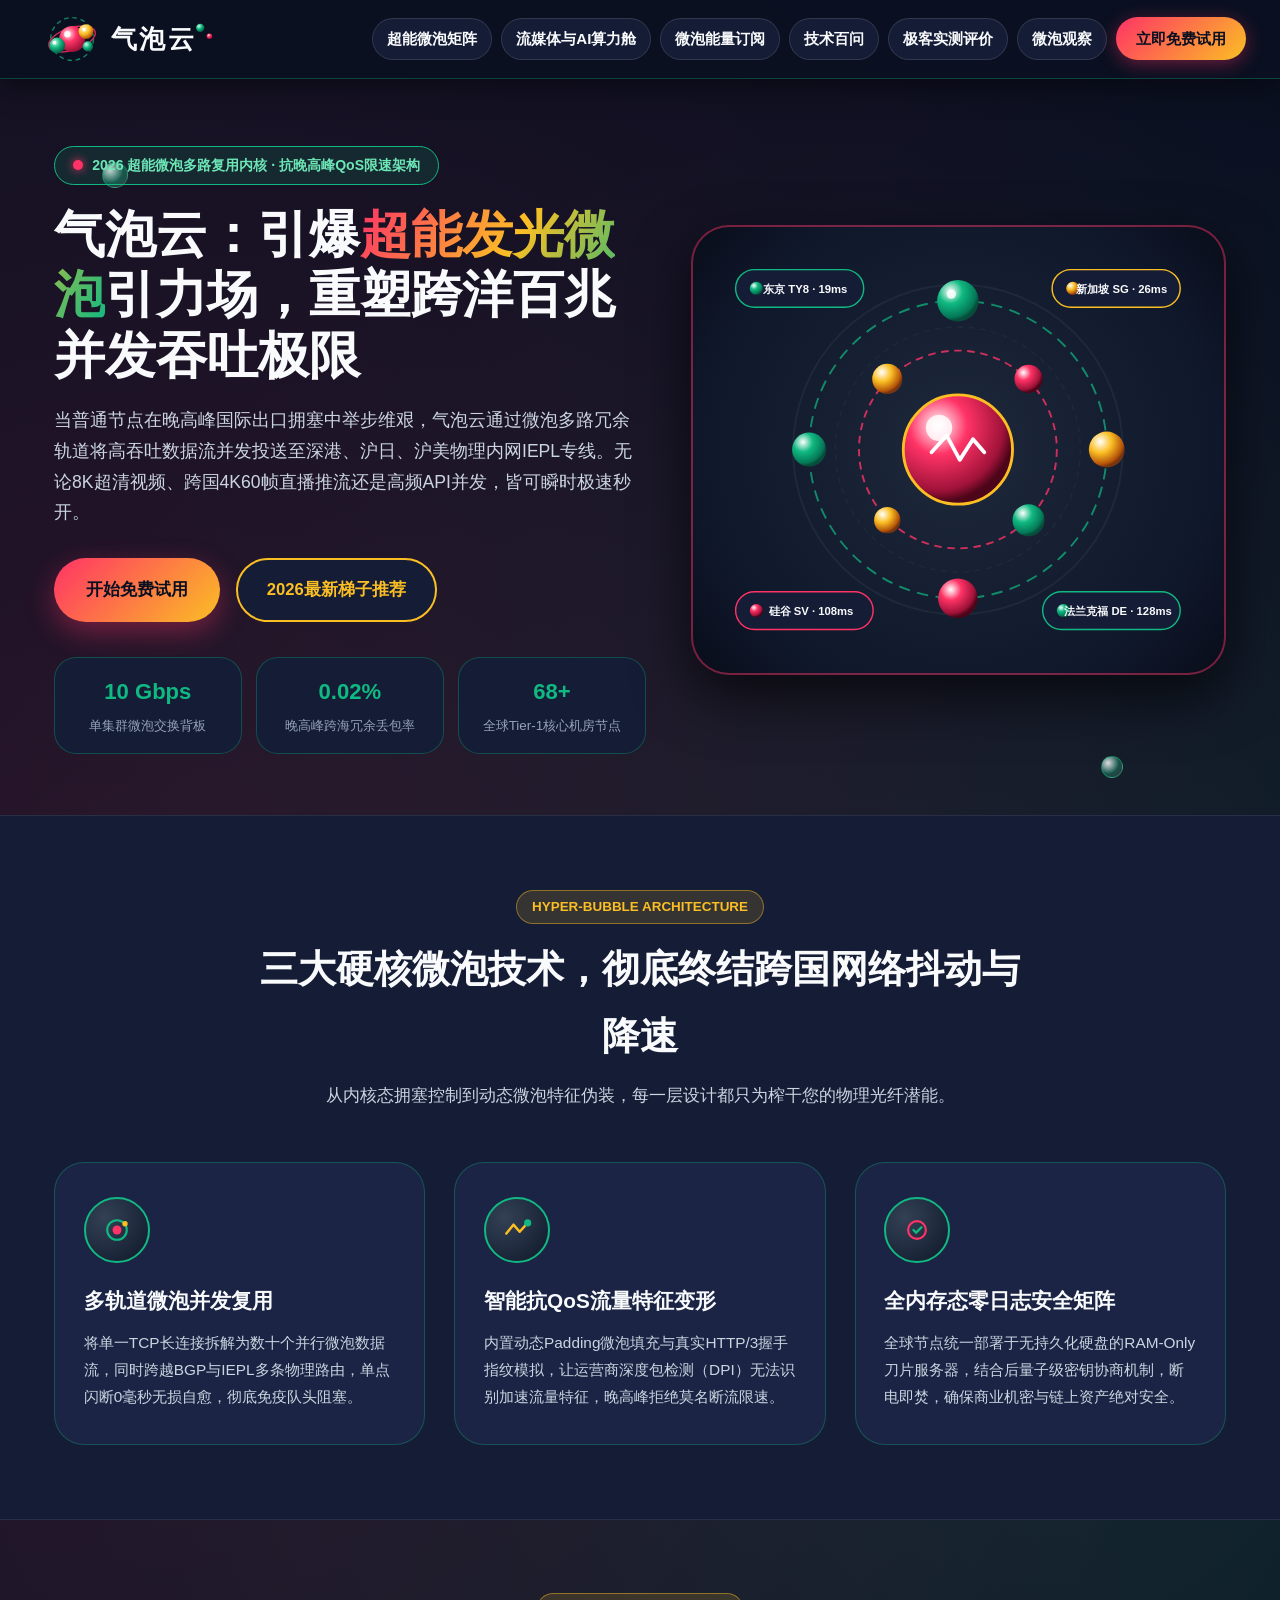
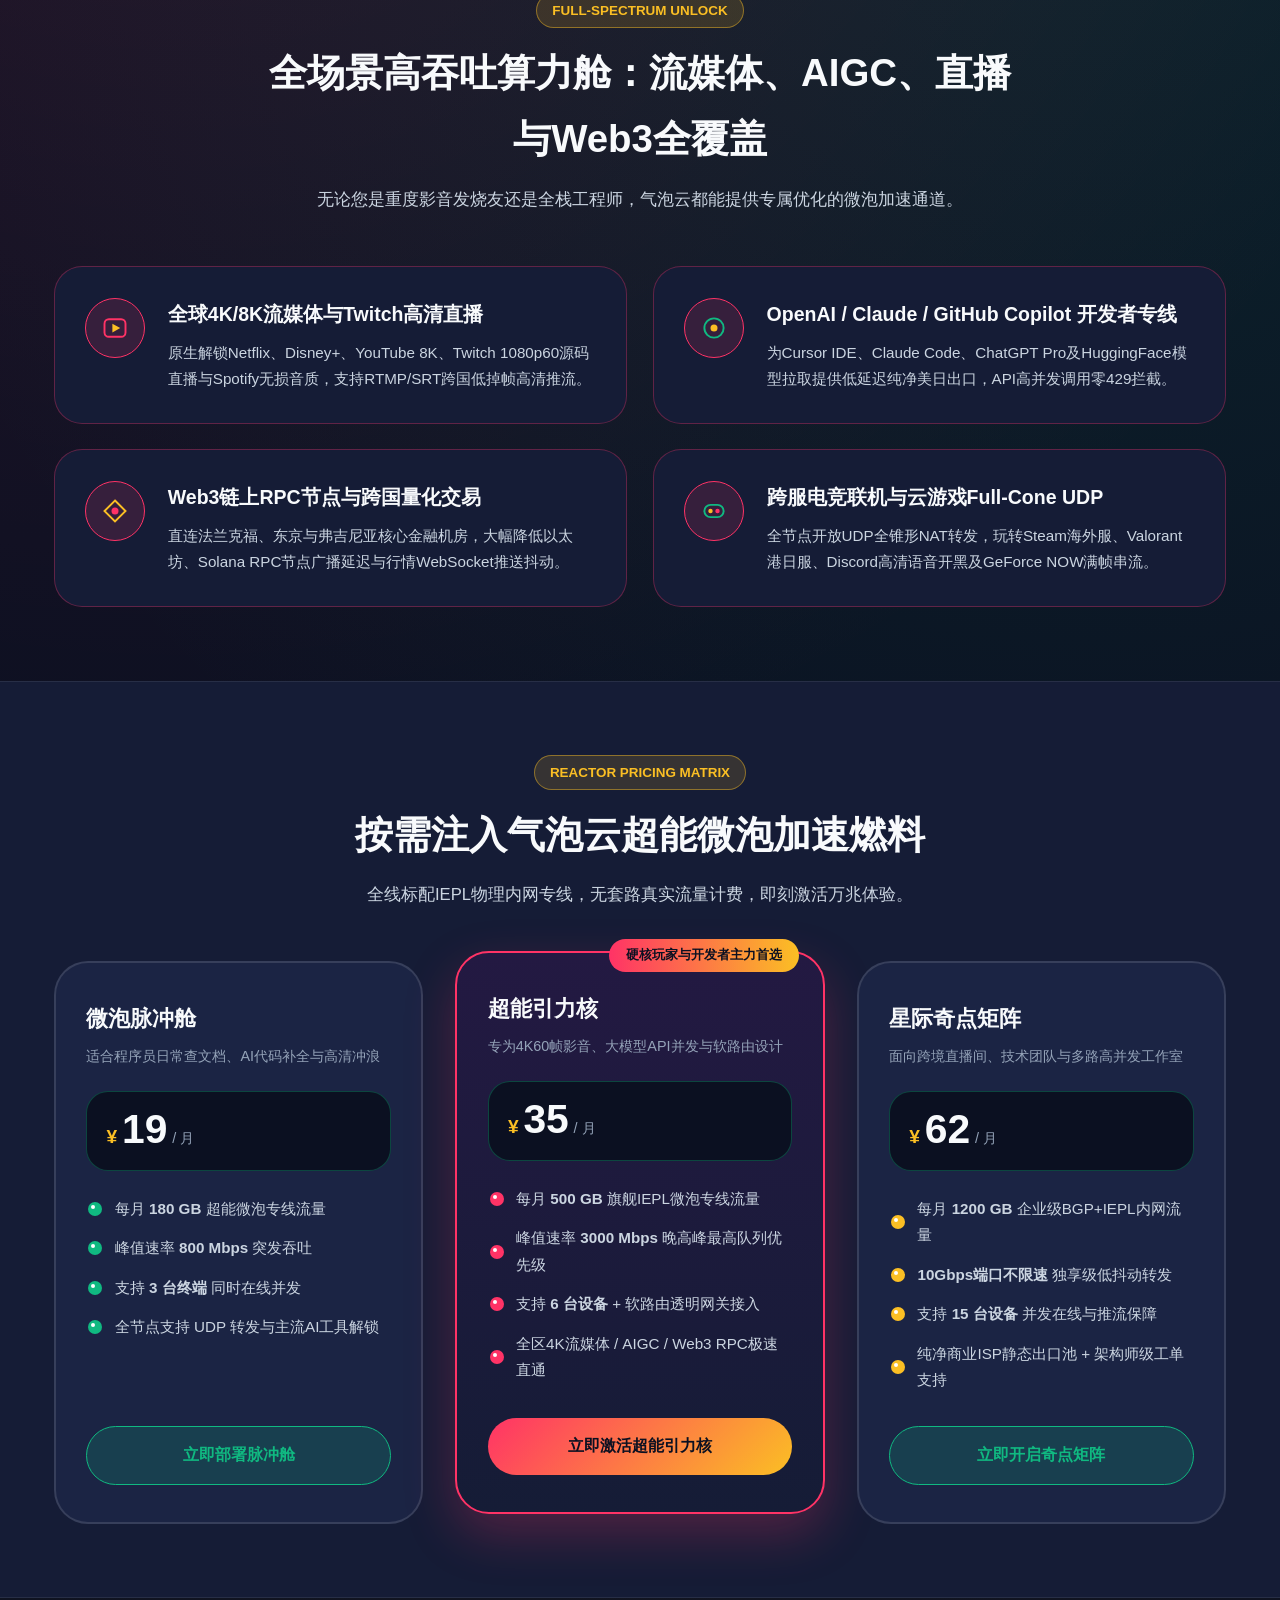
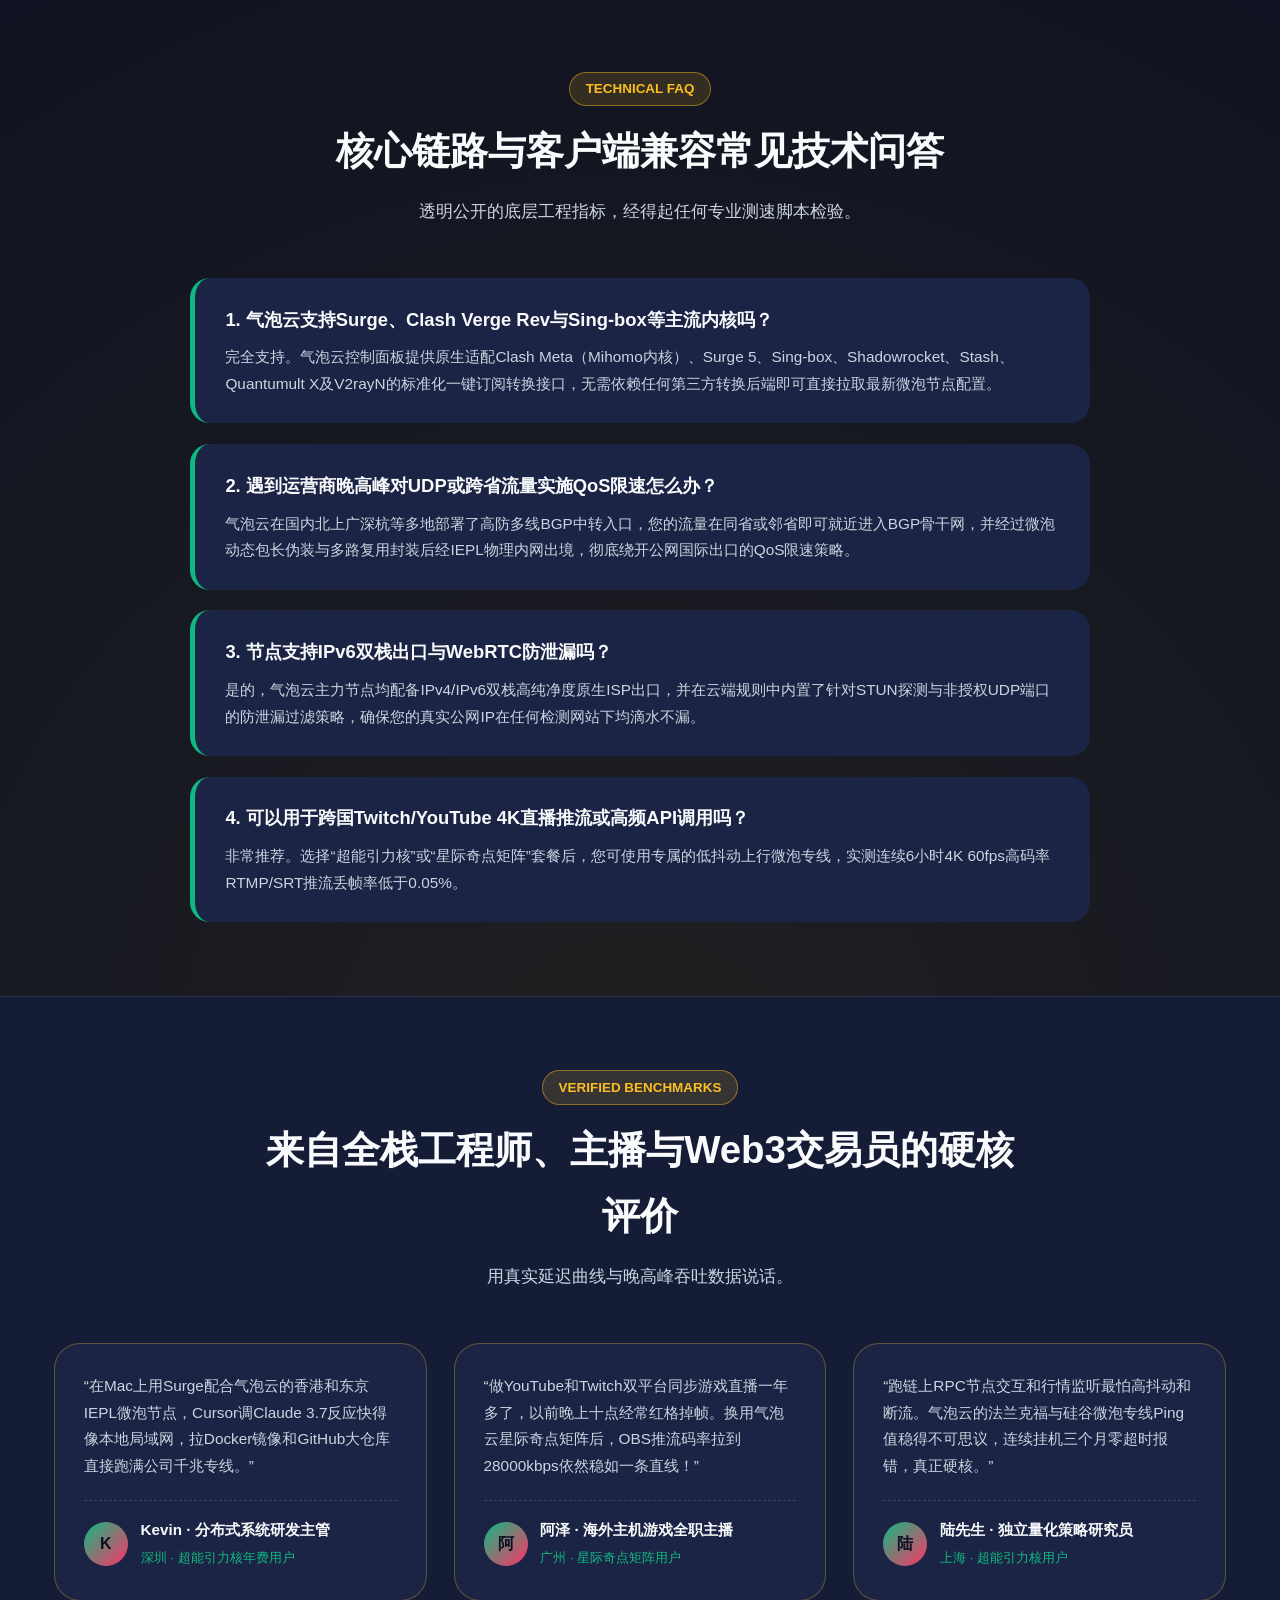
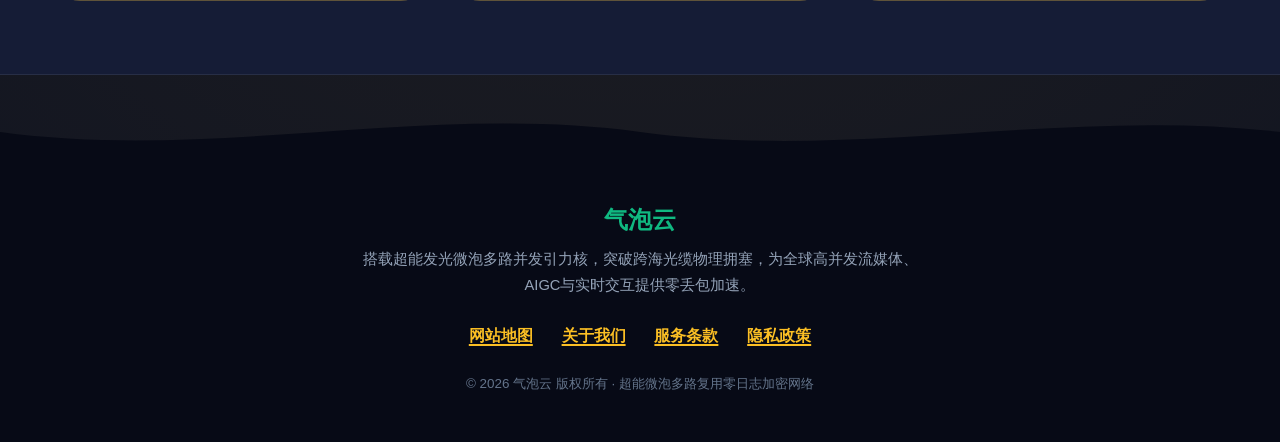
==== index.html @ 1b314603 "Deploy qipaoyun.monster landing page" ====
<!DOCTYPE html>
<html lang="zh-CN">
<head>
  <meta charset="UTF-8">
  <meta name="viewport" content="width=device-width, initial-scale=1.0">
  <title>气泡云 - 超能微泡多路并发引力引擎驱动的全球网络加速与极速秒开专线</title>
  <meta name="description" content="气泡云搭载深海超能微泡多路复用引擎与全内网IEPL专线，提供高吞吐网络加速服务，彻底击碎晚高峰限速，实现4K60帧直播、AIGC算力与Web3交互极速秒开，硬核玩家首选机场推荐。">
  <meta name="keywords" content="气泡云,网络加速,极速秒开,机场推荐,超能微泡,抗QoS限速,IEPL专线,低延迟节点">
  <link rel="canonical" href="https://qipaoyun.monster/">
  <meta property="og:type" content="website">
  <meta property="og:title" content="气泡云 - 超能微泡多路并发引力引擎驱动的全球网络加速与极速秒开专线">
  <meta property="og:description" content="气泡云搭载超能微泡多路复用引擎与IEPL专线，实现4K60帧直播、AIGC算力与全球流媒体极速秒开，年度硬核机场推荐。">
  <meta property="og:url" content="https://qipaoyun.monster/">
  <meta property="og:image" content="https://qipaoyun.monster/og-bubble-monster.svg">
  <link rel="stylesheet" href="style.css">
  <script type="application/ld+json">
  {
    "@context": "https://schema.org",
    "@type": "Product",
    "name": "气泡云",
    "brand": {
      "@type": "Brand",
      "name": "气泡云"
    },
    "description": "气泡云提供基于超能微泡多路并发引力引擎的全球IEPL专线网络加速服务，支持晚高峰4K流媒体、跨国推流与AI接口极速秒开。",
    "offers": {
      "@type": "AggregateOffer",
      "lowPrice": "19.00",
      "highPrice": "62.00",
      "priceCurrency": "CNY",
      "offerCount": "3"
    }
  }
  </script>
</head>
<body>
  <div class="bio-bubble-field" aria-hidden="true">
    <b></b><b></b><b></b><b></b>
  </div>

  <header class="hyper-header">
  <div class="hyper-header-inner">
    <a href="index.html" class="hyper-brand" aria-label="气泡云首页">
  <svg class="hyper-logo-svg" viewBox="0 0 218 56" width="208" height="52" role="img" aria-label="气泡云超能微泡引力场标志">
    <defs>
      <radialGradient id="coreCoral" cx="35%" cy="30%" r="70%">
        <stop offset="0%" stop-color="#FFE4E6"/>
        <stop offset="45%" stop-color="#FF3366"/>
        <stop offset="100%" stop-color="#9F1239"/>
      </radialGradient>
      <radialGradient id="coreMint" cx="35%" cy="30%" r="70%">
        <stop offset="0%" stop-color="#D1FAE5"/>
        <stop offset="50%" stop-color="#10B981"/>
        <stop offset="100%" stop-color="#065F46"/>
      </radialGradient>
      <radialGradient id="coreAmber" cx="35%" cy="30%" r="70%">
        <stop offset="0%" stop-color="#FEF3C7"/>
        <stop offset="55%" stop-color="#FBBF24"/>
        <stop offset="100%" stop-color="#B45309"/>
      </radialGradient>
    </defs>
    <!-- Concentric Gravity Waves -->
    <circle class="pulse-ring-svg" cx="38" cy="28" r="23" fill="none" stroke="#10B981" stroke-width="1.5" stroke-dasharray="5 4" opacity="0.7"/>
    <ellipse cx="38" cy="28" rx="26" ry="12" fill="none" stroke="#FF3366" stroke-width="1.5" transform="rotate(-18 38 28)" opacity="0.8"/>
    <!-- Central Hyper-Bubble Cluster -->
    <circle cx="38" cy="28" r="14" fill="url(#coreCoral)"/>
    <circle cx="22" cy="35" r="8.5" fill="url(#coreMint)"/>
    <circle cx="53" cy="20" r="8" fill="url(#coreAmber)"/>
    <circle cx="55" cy="36" r="5.5" fill="url(#coreMint)"/>
    <!-- Specular bubble shine -->
    <circle cx="33" cy="23" r="3.5" fill="#FFFFFF" opacity="0.9"/>
    <circle cx="19" cy="32" r="2" fill="#FFFFFF" opacity="0.85"/>
    <circle cx="51" cy="18" r="2" fill="#FFFFFF" opacity="0.85"/>
    <!-- Brand Typography 气泡云 -->
    <text x="80" y="38" font-family="'PingFang SC', 'Microsoft YaHei', sans-serif" font-size="28" font-weight="900" fill="#F8FAFC" letter-spacing="2.5">气泡云</text>
    <circle cx="176" cy="16" r="4.5" fill="url(#coreMint)"/>
    <circle cx="186" cy="25" r="3" fill="url(#coreCoral)"/>
  </svg>
</a>
    <nav class="hyper-nav" aria-label="主导航">
      <a href="index.html#gravity-core" class="hyper-nav-item">超能微泡矩阵</a>
      <a href="index.html#pod-ecosystems" class="hyper-nav-item">流媒体与AI算力舱</a>
      <a href="index.html#reactor-plans" class="hyper-nav-item">微泡能量订阅</a>
      <a href="index.html#shield-faq" class="hyper-nav-item">技术百问</a>
      <a href="index.html#verified-logs" class="hyper-nav-item">极客实测评价</a>
      <a href="bubble-pulse.html" class="hyper-nav-item ">微泡观察</a>
      <a href="https://ww012.twilightaff.com/#/?code=A56DH1Af" rel="nofollow" target="_blank" class="hyper-cta-btn">立即免费试用</a>
    </nav>
  </div>
</header>

  <main>
    <!-- Asymmetric Hero Section -->
    <section class="hyper-hero">
      <div class="hyper-container hyper-hero-layout">
        <div class="hyper-hero-copy">
          <div class="orbital-tag">
            <span class="orbital-pulse-dot"></span>
            <span>2026 超能微泡多路复用内核 · 抗晚高峰QoS限速架构</span>
          </div>
          <h1 class="hyper-h1">气泡云：引爆<span class="bio-highlight">超能发光微泡</span>引力场，重塑跨洋百兆并发吞吐极限</h1>
          <p class="hyper-subtitle">当普通节点在晚高峰国际出口拥塞中举步维艰，气泡云通过微泡多路冗余轨道将高吞吐数据流并发投送至深港、沪日、沪美物理内网IEPL专线。无论8K超清视频、跨国4K60帧直播推流还是高频API并发，皆可瞬时极速秒开。</p>
          <div class="hyper-cta-bar">
            <a href="https://ww012.twilightaff.com/#/?code=A56DH1Af" rel="nofollow" target="_blank" class="btn-hyper-start">开始免费试用</a>
            <a href="https://tizilab.net/paihang/" target="_blank" class="btn-hyper-pbn">2026最新梯子推荐</a>
          </div>
          <div class="telemetry-pills">
            <div class="telemetry-box">
              <strong>10 Gbps</strong>
              <span>单集群微泡交换背板</span>
            </div>
            <div class="telemetry-box">
              <strong>0.02%</strong>
              <span>晚高峰跨海冗余丢包率</span>
            </div>
            <div class="telemetry-box">
              <strong>68+</strong>
              <span>全球Tier-1核心机房节点</span>
            </div>
          </div>
        </div>
        <div class="gravity-core-deck">
          <svg class="gravity-svg" viewBox="0 0 520 430" role="img" aria-label="气泡云深海超能发光微泡引力场与多路复用传输核心动态图">
  <defs>
    <radialGradient id="bioCoralBubble" cx="32%" cy="28%" r="70%">
      <stop offset="0%" stop-color="#FFFFFF"/>
      <stop offset="38%" stop-color="#FF3366"/>
      <stop offset="85%" stop-color="#9F1239"/>
      <stop offset="100%" stop-color="#4C0519"/>
    </radialGradient>
    <radialGradient id="bioMintBubble" cx="32%" cy="28%" r="70%">
      <stop offset="0%" stop-color="#FFFFFF"/>
      <stop offset="42%" stop-color="#10B981"/>
      <stop offset="88%" stop-color="#047857"/>
      <stop offset="100%" stop-color="#064E3B"/>
    </radialGradient>
    <radialGradient id="bioAmberBubble" cx="32%" cy="28%" r="70%">
      <stop offset="0%" stop-color="#FFFFFF"/>
      <stop offset="45%" stop-color="#FBBF24"/>
      <stop offset="90%" stop-color="#B45309"/>
      <stop offset="100%" stop-color="#78350F"/>
    </radialGradient>
  </defs>

  <!-- Deep Space Radar Grid Circles -->
  <circle cx="260" cy="215" r="175" fill="none" stroke="#1E293B" stroke-width="2"/>
  <circle cx="260" cy="215" r="130" fill="none" stroke="#1E293B" stroke-width="1.5" stroke-dasharray="6 6"/>

  <!-- Outer Clockwise Orbital Bubble Ring -->
  <g class="gravity-orbit-cw">
    <circle cx="260" cy="215" r="158" fill="none" stroke="#10B981" stroke-width="2" stroke-dasharray="12 8" opacity="0.7"/>
    <circle cx="260" cy="57" r="22" fill="url(#bioMintBubble)"/>
    <circle cx="253" cy="50" r="5" fill="#FFFFFF" opacity="0.8"/>
    <circle cx="418" cy="215" r="19" fill="url(#bioAmberBubble)"/>
    <circle cx="260" cy="373" r="21" fill="url(#bioCoralBubble)"/>
    <circle cx="102" cy="215" r="18" fill="url(#bioMintBubble)"/>
  </g>

  <!-- Inner Counter-Clockwise Orbital Bubble Ring -->
  <g class="gravity-orbit-ccw">
    <circle cx="260" cy="215" r="105" fill="none" stroke="#FF3366" stroke-width="2" stroke-dasharray="8 6" opacity="0.8"/>
    <circle cx="185" cy="140" r="16" fill="url(#bioAmberBubble)"/>
    <circle cx="335" cy="140" r="15" fill="url(#bioCoralBubble)"/>
    <circle cx="335" cy="290" r="17" fill="url(#bioMintBubble)"/>
    <circle cx="185" cy="290" r="14" fill="url(#bioAmberBubble)"/>
  </g>

  <!-- Central Hyper-Bubble Gravity Core -->
  <g class="core-pulse-node">
    <circle cx="260" cy="215" r="58" fill="url(#bioCoralBubble)" stroke="#FBBF24" stroke-width="3"/>
    <circle cx="240" cy="192" r="14" fill="#FFFFFF" opacity="0.82"/>
    <path d="M232,218 L248,200 L262,226 L276,204 L288,218" fill="none" stroke="#FFFFFF" stroke-width="4" stroke-linecap="round" stroke-linejoin="round"/>
  </g>

  <!-- Corner Global Endpoint Bubble Shields -->
  <rect x="24" y="24" width="136" height="40" rx="20" fill="#151C36" stroke="#10B981" stroke-width="1.5"/>
  <circle cx="46" cy="44" r="7" fill="url(#bioMintBubble)"/>
  <text x="98" y="49" text-anchor="middle" font-size="12" font-weight="800" fill="#F8FAFC">东京 TY8 · 19ms</text>

  <rect x="360" y="24" width="136" height="40" rx="20" fill="#151C36" stroke="#FBBF24" stroke-width="1.5"/>
  <circle cx="382" cy="44" r="7" fill="url(#bioAmberBubble)"/>
  <text x="434" y="49" text-anchor="middle" font-size="12" font-weight="800" fill="#F8FAFC">新加坡 SG · 26ms</text>

  <rect x="24" y="366" width="146" height="40" rx="20" fill="#151C36" stroke="#FF3366" stroke-width="1.5"/>
  <circle cx="46" cy="386" r="7" fill="url(#bioCoralBubble)"/>
  <text x="104" y="391" text-anchor="middle" font-size="12" font-weight="800" fill="#F8FAFC">硅谷 SV · 108ms</text>

  <rect x="350" y="366" width="146" height="40" rx="20" fill="#151C36" stroke="#10B981" stroke-width="1.5"/>
  <circle cx="372" cy="386" r="7" fill="url(#bioMintBubble)"/>
  <text x="430" y="391" text-anchor="middle" font-size="12" font-weight="800" fill="#F8FAFC">法兰克福 DE · 128ms</text>
</svg>
        </div>
      </div>
    </section>

    <!-- Core Advantages (3 Cards) -->
    <section id="gravity-core" class="hyper-section hyper-section-alt">
      <div class="hyper-container">
        <div class="hyper-sec-head">
          <span class="hyper-sec-badge">HYPER-BUBBLE ARCHITECTURE</span>
          <h2 class="hyper-sec-title">三大硬核微泡技术，彻底终结跨国网络抖动与降速</h2>
          <p class="hyper-sec-desc">从内核态拥塞控制到动态微泡特征伪装，每一层设计都只为榨干您的物理光纤潜能。</p>
        </div>
        <div class="matrix-3-grid">
          <article class="hyper-feature-pod">
            <div class="pod-orb-icon">
              <svg width="32" height="32" viewBox="0 0 36 36" fill="none">
                <circle cx="18" cy="18" r="11" stroke="#10B981" stroke-width="2.4"/>
                <circle cx="18" cy="18" r="5" fill="#FF3366"/>
                <circle cx="27" cy="11" r="3" fill="#FBBF24"/>
              </svg>
            </div>
            <h3>多轨道微泡并发复用</h3>
            <p>将单一TCP长连接拆解为数十个并行微泡数据流，同时跨越BGP与IEPL多条物理路由，单点闪断0毫秒无损自愈，彻底免疫队头阻塞。</p>
          </article>

          <article class="hyper-feature-pod">
            <div class="pod-orb-icon">
              <svg width="32" height="32" viewBox="0 0 36 36" fill="none">
                <path d="M6,22 L14,12 L21,20 L30,10" stroke="#FBBF24" stroke-width="2.8" stroke-linecap="round" stroke-linejoin="round"/>
                <circle cx="30" cy="10" r="4" fill="#10B981"/>
              </svg>
            </div>
            <h3>智能抗QoS流量特征变形</h3>
            <p>内置动态Padding微泡填充与真实HTTP/3握手指纹模拟，让运营商深度包检测（DPI）无法识别加速流量特征，晚高峰拒绝莫名断流限速。</p>
          </article>

          <article class="hyper-feature-pod">
            <div class="pod-orb-icon">
              <svg width="32" height="32" viewBox="0 0 36 36" fill="none">
                <rect x="8" y="8" width="20" height="20" rx="10" stroke="#FF3366" stroke-width="2.4"/>
                <path d="M14,18 L17,21 L23,15" stroke="#10B981" stroke-width="2.6" stroke-linecap="round"/>
              </svg>
            </div>
            <h3>全内存态零日志安全矩阵</h3>
            <p>全球节点统一部署于无持久化硬盘的RAM-Only刀片服务器，结合后量子级密钥协商机制，断电即焚，确保商业机密与链上资产绝对安全。</p>
          </article>
        </div>
      </div>
    </section>

    <!-- Streaming & AI Support Pods (4 Cards) -->
    <section id="pod-ecosystems" class="hyper-section">
      <div class="hyper-container">
        <div class="hyper-sec-head">
          <span class="hyper-sec-badge">FULL-SPECTRUM UNLOCK</span>
          <h2 class="hyper-sec-title">全场景高吞吐算力舱：流媒体、AIGC、直播与Web3全覆盖</h2>
          <p class="hyper-sec-desc">无论您是重度影音发烧友还是全栈工程师，气泡云都能提供专属优化的微泡加速通道。</p>
        </div>
        <div class="pod-4-grid">
          <div class="stream-pod-card">
            <div class="stream-pod-icon">
              <svg width="28" height="28" viewBox="0 0 32 32" fill="none">
                <rect x="4" y="6" width="24" height="20" rx="5" stroke="#FF3366" stroke-width="2.2"/>
                <polygon points="13,11 13,21 22,16" fill="#FBBF24"/>
              </svg>
            </div>
            <div class="stream-pod-info">
              <h3>全球4K/8K流媒体与Twitch高清直播</h3>
              <p>原生解锁Netflix、Disney+、YouTube 8K、Twitch 1080p60源码直播与Spotify无损音质，支持RTMP/SRT跨国低掉帧高清推流。</p>
            </div>
          </div>

          <div class="stream-pod-card">
            <div class="stream-pod-icon">
              <svg width="28" height="28" viewBox="0 0 32 32" fill="none">
                <circle cx="16" cy="16" r="11" stroke="#10B981" stroke-width="2.2"/>
                <circle cx="16" cy="16" r="4" fill="#FBBF24"/>
              </svg>
            </div>
            <div class="stream-pod-info">
              <h3>OpenAI / Claude / GitHub Copilot 开发者专线</h3>
              <p>为Cursor IDE、Claude Code、ChatGPT Pro及HuggingFace模型拉取提供低延迟纯净美日出口，API高并发调用零429拦截。</p>
            </div>
          </div>

          <div class="stream-pod-card">
            <div class="stream-pod-icon">
              <svg width="28" height="28" viewBox="0 0 32 32" fill="none">
                <polygon points="16,4 28,16 16,28 4,16" stroke="#FBBF24" stroke-width="2.2"/>
                <circle cx="16" cy="16" r="4" fill="#FF3366"/>
              </svg>
            </div>
            <div class="stream-pod-info">
              <h3>Web3链上RPC节点与跨国量化交易</h3>
              <p>直连法兰克福、东京与弗吉尼亚核心金融机房，大幅降低以太坊、Solana RPC节点广播延迟与行情WebSocket推送抖动。</p>
            </div>
          </div>

          <div class="stream-pod-card">
            <div class="stream-pod-icon">
              <svg width="28" height="28" viewBox="0 0 32 32" fill="none">
                <rect x="5" y="9" width="22" height="14" rx="7" stroke="#10B981" stroke-width="2.2"/>
                <circle cx="12" cy="16" r="2.5" fill="#FBBF24"/>
                <circle cx="20" cy="16" r="2.5" fill="#FF3366"/>
              </svg>
            </div>
            <div class="stream-pod-info">
              <h3>跨服电竞联机与云游戏Full-Cone UDP</h3>
              <p>全节点开放UDP全锥形NAT转发，玩转Steam海外服、Valorant港日服、Discord高清语音开黑及GeForce NOW满帧串流。</p>
            </div>
          </div>
        </div>
      </div>
    </section>

    <!-- Pricing Matrix (3 Plans) -->
    <section id="reactor-plans" class="hyper-section hyper-section-alt">
      <div class="hyper-container">
        <div class="hyper-sec-head">
          <span class="hyper-sec-badge">REACTOR PRICING MATRIX</span>
          <h2 class="hyper-sec-title">按需注入气泡云超能微泡加速燃料</h2>
          <p class="hyper-sec-desc">全线标配IEPL物理内网专线，无套路真实流量计费，即刻激活万兆体验。</p>
        </div>
        <div class="reactor-pricing-grid">
          <!-- Plan 1 -->
          <div class="reactor-plan-card">
            <div>
              <h3 class="reactor-plan-name">微泡脉冲舱</h3>
              <p class="reactor-plan-note">适合程序员日常查文档、AI代码补全与高清冲浪</p>
              <div class="reactor-price-tag">
                <span class="curr">¥</span>
                <span class="val">19</span>
                <span class="cyc">/ 月</span>
              </div>
              <ul class="reactor-spec-list">
                <li>
                  <svg class="bio-bullet-svg" viewBox="0 0 18 18"><circle cx="9" cy="9" r="7" fill="#10B981"/><circle cx="7" cy="7" r="2" fill="#FFF"/></svg>
                  <span>每月 <strong>180 GB</strong> 超能微泡专线流量</span>
                </li>
                <li>
                  <svg class="bio-bullet-svg" viewBox="0 0 18 18"><circle cx="9" cy="9" r="7" fill="#10B981"/><circle cx="7" cy="7" r="2" fill="#FFF"/></svg>
                  <span>峰值速率 <strong>800 Mbps</strong> 突发吞吐</span>
                </li>
                <li>
                  <svg class="bio-bullet-svg" viewBox="0 0 18 18"><circle cx="9" cy="9" r="7" fill="#10B981"/><circle cx="7" cy="7" r="2" fill="#FFF"/></svg>
                  <span>支持 <strong>3 台终端</strong> 同时在线并发</span>
                </li>
                <li>
                  <svg class="bio-bullet-svg" viewBox="0 0 18 18"><circle cx="9" cy="9" r="7" fill="#10B981"/><circle cx="7" cy="7" r="2" fill="#FFF"/></svg>
                  <span>全节点支持 UDP 转发与主流AI工具解锁</span>
                </li>
              </ul>
            </div>
            <a href="https://ww012.twilightaff.com/#/?code=A56DH1Af" rel="nofollow" target="_blank" class="reactor-cta-link">立即部署脉冲舱</a>
          </div>

          <!-- Plan 2 (Overdrive Featured) -->
          <div class="reactor-plan-card overdrive-plan">
            <span class="overdrive-badge">硬核玩家与开发者主力首选</span>
            <div>
              <h3 class="reactor-plan-name">超能引力核</h3>
              <p class="reactor-plan-note">专为4K60帧影音、大模型API并发与软路由设计</p>
              <div class="reactor-price-tag">
                <span class="curr">¥</span>
                <span class="val">35</span>
                <span class="cyc">/ 月</span>
              </div>
              <ul class="reactor-spec-list">
                <li>
                  <svg class="bio-bullet-svg" viewBox="0 0 18 18"><circle cx="9" cy="9" r="7" fill="#FF3366"/><circle cx="7" cy="7" r="2" fill="#FFF"/></svg>
                  <span>每月 <strong>500 GB</strong> 旗舰IEPL微泡专线流量</span>
                </li>
                <li>
                  <svg class="bio-bullet-svg" viewBox="0 0 18 18"><circle cx="9" cy="9" r="7" fill="#FF3366"/><circle cx="7" cy="7" r="2" fill="#FFF"/></svg>
                  <span>峰值速率 <strong>3000 Mbps</strong> 晚高峰最高队列优先级</span>
                </li>
                <li>
                  <svg class="bio-bullet-svg" viewBox="0 0 18 18"><circle cx="9" cy="9" r="7" fill="#FF3366"/><circle cx="7" cy="7" r="2" fill="#FFF"/></svg>
                  <span>支持 <strong>6 台设备</strong> + 软路由透明网关接入</span>
                </li>
                <li>
                  <svg class="bio-bullet-svg" viewBox="0 0 18 18"><circle cx="9" cy="9" r="7" fill="#FF3366"/><circle cx="7" cy="7" r="2" fill="#FFF"/></svg>
                  <span>全区4K流媒体 / AIGC / Web3 RPC极速直通</span>
                </li>
              </ul>
            </div>
            <a href="https://ww012.twilightaff.com/#/?code=A56DH1Af" rel="nofollow" target="_blank" class="reactor-cta-link">立即激活超能引力核</a>
          </div>

          <!-- Plan 3 -->
          <div class="reactor-plan-card">
            <div>
              <h3 class="reactor-plan-name">星际奇点矩阵</h3>
              <p class="reactor-plan-note">面向跨境直播间、技术团队与多路高并发工作室</p>
              <div class="reactor-price-tag">
                <span class="curr">¥</span>
                <span class="val">62</span>
                <span class="cyc">/ 月</span>
              </div>
              <ul class="reactor-spec-list">
                <li>
                  <svg class="bio-bullet-svg" viewBox="0 0 18 18"><circle cx="9" cy="9" r="7" fill="#FBBF24"/><circle cx="7" cy="7" r="2" fill="#FFF"/></svg>
                  <span>每月 <strong>1200 GB</strong> 企业级BGP+IEPL内网流量</span>
                </li>
                <li>
                  <svg class="bio-bullet-svg" viewBox="0 0 18 18"><circle cx="9" cy="9" r="7" fill="#FBBF24"/><circle cx="7" cy="7" r="2" fill="#FFF"/></svg>
                  <span><strong>10Gbps端口不限速</strong> 独享级低抖动转发</span>
                </li>
                <li>
                  <svg class="bio-bullet-svg" viewBox="0 0 18 18"><circle cx="9" cy="9" r="7" fill="#FBBF24"/><circle cx="7" cy="7" r="2" fill="#FFF"/></svg>
                  <span>支持 <strong>15 台设备</strong> 并发在线与推流保障</span>
                </li>
                <li>
                  <svg class="bio-bullet-svg" viewBox="0 0 18 18"><circle cx="9" cy="9" r="7" fill="#FBBF24"/><circle cx="7" cy="7" r="2" fill="#FFF"/></svg>
                  <span>纯净商业ISP静态出口池 + 架构师级工单支持</span>
                </li>
              </ul>
            </div>
            <a href="https://ww012.twilightaff.com/#/?code=A56DH1Af" rel="nofollow" target="_blank" class="reactor-cta-link">立即开启奇点矩阵</a>
          </div>
        </div>
      </div>
    </section>

    <!-- Stepped FAQ Section (4 Items) -->
    <section id="shield-faq" class="hyper-section">
      <div class="hyper-container">
        <div class="hyper-sec-head">
          <span class="hyper-sec-badge">TECHNICAL FAQ</span>
          <h2 class="hyper-sec-title">核心链路与客户端兼容常见技术问答</h2>
          <p class="hyper-sec-desc">透明公开的底层工程指标，经得起任何专业测速脚本检验。</p>
        </div>
        <div class="stepped-faq-list">
          <div class="stepped-faq-box">
            <h3>1. 气泡云支持Surge、Clash Verge Rev与Sing-box等主流内核吗？</h3>
            <p>完全支持。气泡云控制面板提供原生适配Clash Meta（Mihomo内核）、Surge 5、Sing-box、Shadowrocket、Stash、Quantumult X及V2rayN的标准化一键订阅转换接口，无需依赖任何第三方转换后端即可直接拉取最新微泡节点配置。</p>
          </div>
          <div class="stepped-faq-box">
            <h3>2. 遇到运营商晚高峰对UDP或跨省流量实施QoS限速怎么办？</h3>
            <p>气泡云在国内北上广深杭等多地部署了高防多线BGP中转入口，您的流量在同省或邻省即可就近进入BGP骨干网，并经过微泡动态包长伪装与多路复用封装后经IEPL物理内网出境，彻底绕开公网国际出口的QoS限速策略。</p>
          </div>
          <div class="stepped-faq-box">
            <h3>3. 节点支持IPv6双栈出口与WebRTC防泄漏吗？</h3>
            <p>是的，气泡云主力节点均配备IPv4/IPv6双栈高纯净度原生ISP出口，并在云端规则中内置了针对STUN探测与非授权UDP端口的防泄漏过滤策略，确保您的真实公网IP在任何检测网站下均滴水不漏。</p>
          </div>
          <div class="stepped-faq-box">
            <h3>4. 可以用于跨国Twitch/YouTube 4K直播推流或高频API调用吗？</h3>
            <p>非常推荐。选择“超能引力核”或“星际奇点矩阵”套餐后，您可使用专属的低抖动上行微泡专线，实测连续6小时4K 60fps高码率RTMP/SRT推流丢帧率低于0.05%。</p>
          </div>
        </div>
      </div>
    </section>

    <!-- User Testimonials (3 Cards) -->
    <section id="verified-logs" class="hyper-section hyper-section-alt">
      <div class="hyper-container">
        <div class="hyper-sec-head">
          <span class="hyper-sec-badge">VERIFIED BENCHMARKS</span>
          <h2 class="hyper-sec-title">来自全栈工程师、主播与Web3交易员的硬核评价</h2>
          <p class="hyper-sec-desc">用真实延迟曲线与晚高峰吞吐数据说话。</p>
        </div>
        <div class="verified-logs-grid">
          <div class="verified-log-card">
            <p class="log-content">“在Mac上用Surge配合气泡云的香港和东京IEPL微泡节点，Cursor调Claude 3.7反应快得像本地局域网，拉Docker镜像和GitHub大仓库直接跑满公司千兆专线。”</p>
            <div class="log-user-bar">
              <div class="log-user-orb">K</div>
              <div class="log-user-meta">
                <strong>Kevin · 分布式系统研发主管</strong>
                <span>深圳 · 超能引力核年费用户</span>
              </div>
            </div>
          </div>

          <div class="verified-log-card">
            <p class="log-content">“做YouTube和Twitch双平台同步游戏直播一年多了，以前晚上十点经常红格掉帧。换用气泡云星际奇点矩阵后，OBS推流码率拉到28000kbps依然稳如一条直线！”</p>
            <div class="log-user-bar">
              <div class="log-user-orb">阿</div>
              <div class="log-user-meta">
                <strong>阿泽 · 海外主机游戏全职主播</strong>
                <span>广州 · 星际奇点矩阵用户</span>
              </div>
            </div>
          </div>

          <div class="verified-log-card">
            <p class="log-content">“跑链上RPC节点交互和行情监听最怕高抖动和断流。气泡云的法兰克福与硅谷微泡专线Ping值稳得不可思议，连续挂机三个月零超时报错，真正硬核。”</p>
            <div class="log-user-bar">
              <div class="log-user-orb">陆</div>
              <div class="log-user-meta">
                <strong>陆先生 · 独立量化策略研究员</strong>
                <span>上海 · 超能引力核用户</span>
              </div>
            </div>
          </div>
        </div>
      </div>
    </section>
  </main>

  <footer class="hyper-footer">
  <div class="hyper-wave-sep" aria-hidden="true">
    <svg viewBox="0 0 1440 60" preserveAspectRatio="none">
      <path d="M0,30 C240,65 480,-5 720,30 C960,65 1200,0 1440,30 L1440,60 L0,60 Z" fill="#070A16"/>
    </svg>
  </div>
  <div class="hyper-footer-body">
    <div class="hyper-container">
      <div class="hyper-footer-brand">
        <span class="hyper-footer-title">气泡云</span>
        <p class="hyper-footer-desc">搭载超能发光微泡多路并发引力核，突破跨海光缆物理拥塞，为全球高并发流媒体、AIGC与实时交互提供零丢包加速。</p>
      </div>
      <nav class="hyper-footer-links" aria-label="底部合规链接">
        <a href="sitemap.html">网站地图</a>
        <a href="about.html">关于我们</a>
        <a href="terms.html">服务条款</a>
        <a href="privacy.html">隐私政策</a>
      </nav>
      <p class="hyper-footer-copy">© 2026 气泡云 版权所有 · 超能微泡多路复用零日志加密网络</p>
    </div>
  </div>
</footer>
</body>
</html>
---- style.css ----
/* 气泡云 qipaoyun.monster — 深海超能发光微泡与星际引力场风格 (Bioluminescent Hyper-Bubbles & Cosmic Gravity Field) */
:root {
  --bg-abyss: #0B1021;
  --bg-slate: #151C36;
  --bg-pod: #1B2444;
  --coral-flare: #FF3366;
  --mint-bio: #10B981;
  --amber-solar: #FBBF24;
  --text-starlight: #F8FAFC;
  --text-nebula: #CBD5E1;
  --text-dim: #94A3B8;
  --border-orbital: rgba(16, 185, 129, 0.32);
  --link-amber: #FBBF24;
}

* {
  box-sizing: border-box;
  margin: 0;
  padding: 0;
}

html {
  scroll-behavior: smooth;
  font-size: 16px;
}

body {
  font-family: -apple-system, BlinkMacSystemFont, "PingFang SC", "Hiragino Sans GB", "Microsoft YaHei", sans-serif;
  background-color: var(--bg-abyss);
  color: var(--text-starlight);
  line-height: 1.74;
  overflow-x: hidden;
  background-image:
    radial-gradient(circle at 14% 20%, rgba(255, 51, 102, 0.14) 0%, transparent 32%),
    radial-gradient(circle at 85% 26%, rgba(16, 185, 129, 0.13) 0%, transparent 32%),
    radial-gradient(circle at 50% 82%, rgba(251, 191, 36, 0.09) 0%, transparent 36%);
}

/* Prominent Consistent Hyperlink Color (Solar Amber, never default blue/purple) */
a,
a:link,
a:visited {
  color: var(--link-amber);
  text-decoration: underline;
  text-decoration-thickness: 1.5px;
  text-underline-offset: 3px;
  transition: color 0.2s ease, transform 0.2s ease;
}

a:hover,
a:active {
  color: var(--coral-flare);
}

/* Bioluminescent Floating Micro-Bubbles */
.bio-bubble-field {
  position: fixed;
  inset: 0;
  pointer-events: none;
  z-index: 0;
  overflow: hidden;
}

.bio-bubble-field b {
  position: absolute;
  border-radius: 50%;
  background: radial-gradient(circle at 30% 30%, rgba(255, 255, 255, 0.85), rgba(16, 185, 129, 0.35) 55%, rgba(255, 51, 102, 0.25) 100%);
  border: 1px solid rgba(16, 185, 129, 0.48);
  animation: bioFloat ease-in-out infinite;
}

.bio-bubble-field b:nth-child(1) { width: 26px; height: 26px; top: 18%; left: 8%; animation-duration: 8s; }
.bio-bubble-field b:nth-child(2) { width: 18px; height: 18px; top: 45%; left: 92%; animation-duration: 10s; animation-delay: 1.5s; }
.bio-bubble-field b:nth-child(3) { width: 38px; height: 38px; top: 75%; left: 6%; animation-duration: 12s; animation-delay: 0.8s; }
.bio-bubble-field b:nth-child(4) { width: 22px; height: 22px; top: 84%; left: 86%; animation-duration: 9s; animation-delay: 2.2s; }

@keyframes bioFloat {
  0%, 100% { transform: translateY(0) scale(1); opacity: 0.55; }
  50% { transform: translateY(-22px) scale(1.12); opacity: 0.85; }
}

.pulse-ring-svg {
  transform-origin: 38px 28px;
  animation: spinOrbit 14s linear infinite;
}

@keyframes spinOrbit {
  from { transform: rotate(0deg); }
  to { transform: rotate(360deg); }
}

/* Header & Navigation */
.hyper-header {
  position: sticky;
  top: 0;
  z-index: 100;
  background: rgba(11, 16, 33, 0.94);
  border-bottom: 1.5px solid var(--border-orbital);
  box-shadow: 0 8px 30px rgba(0, 0, 0, 0.45);
}

.hyper-header-inner {
  max-width: 1260px;
  margin: 0 auto;
  padding: 0.8rem 1.5rem;
  display: flex;
  align-items: center;
  justify-content: space-between;
  gap: 1rem;
  flex-wrap: wrap;
}

.hyper-brand,
.hyper-brand:link,
.hyper-brand:visited {
  text-decoration: none;
  display: inline-flex;
  align-items: center;
}

.hyper-nav {
  display: flex;
  align-items: center;
  gap: 0.55rem;
  flex-wrap: wrap;
}

.hyper-nav-item,
.hyper-nav-item:link,
.hyper-nav-item:visited {
  color: var(--text-starlight);
  text-decoration: none;
  font-weight: 600;
  font-size: 0.94rem;
  padding: 0.44rem 0.88rem;
  border-radius: 999px;
  background: var(--bg-slate);
  border: 1px solid rgba(255, 255, 255, 0.12);
  transition: all 0.22s ease;
}

.hyper-nav-item:hover,
.hyper-nav-item.active-pulse {
  background: rgba(16, 185, 129, 0.18);
  color: var(--mint-bio);
  border-color: var(--mint-bio);
  transform: translateY(-2px);
}

.hyper-cta-btn,
.hyper-cta-btn:link,
.hyper-cta-btn:visited {
  background: linear-gradient(135deg, #FF3366 0%, #FBBF24 100%);
  color: #0B1021;
  text-decoration: none;
  font-weight: 900;
  font-size: 0.94rem;
  padding: 0.52rem 1.25rem;
  border-radius: 999px;
  box-shadow: 0 4px 18px rgba(255, 51, 102, 0.4);
}

.hyper-cta-btn:hover {
  transform: translateY(-2px) scale(1.03);
  color: #0B1021;
}

main {
  position: relative;
  z-index: 1;
}

.hyper-container {
  max-width: 1220px;
  margin: 0 auto;
  padding: 0 1.5rem;
}

/* Asymmetric Hero Section: Left Control Deck / Right Giant Hyper-Bubble Gravity Core */
.hyper-hero {
  padding: 4.2rem 0 3.8rem;
}

.hyper-hero-layout {
  display: grid;
  grid-template-columns: 1.05fr 0.95fr;
  gap: 2.8rem;
  align-items: center;
}

.orbital-tag {
  display: inline-flex;
  align-items: center;
  gap: 0.6rem;
  padding: 0.4rem 1.1rem;
  border-radius: 999px;
  background: rgba(16, 185, 129, 0.14);
  border: 1.5px solid var(--mint-bio);
  color: #6EE7B7;
  font-weight: 800;
  font-size: 0.88rem;
  margin-bottom: 1.25rem;
}

.orbital-pulse-dot {
  width: 10px;
  height: 10px;
  border-radius: 50%;
  background: var(--coral-flare);
  box-shadow: 0 0 10px var(--coral-flare);
}

.hyper-h1 {
  font-size: clamp(2.1rem, 4vw, 3.35rem);
  font-weight: 900;
  line-height: 1.18;
  color: var(--text-starlight);
  margin-bottom: 1.2rem;
}

.hyper-h1 .bio-highlight {
  background: linear-gradient(120deg, #FF3366 0%, #FBBF24 52%, #10B981 100%);
  -webkit-background-clip: text;
  -webkit-text-fill-color: transparent;
}

.hyper-subtitle {
  font-size: 1.1rem;
  color: var(--text-nebula);
  margin-bottom: 1.9rem;
}

.hyper-cta-bar {
  display: flex;
  flex-wrap: wrap;
  gap: 1rem;
  margin-bottom: 2.2rem;
}

.btn-hyper-start,
.btn-hyper-start:link,
.btn-hyper-start:visited {
  display: inline-flex;
  align-items: center;
  justify-content: center;
  padding: 0.96rem 2rem;
  border-radius: 999px;
  background: linear-gradient(135deg, #FF3366 0%, #FBBF24 100%);
  color: #0B1021;
  font-weight: 900;
  font-size: 1.06rem;
  text-decoration: none;
  box-shadow: 0 10px 28px rgba(255, 51, 102, 0.38);
}

.btn-hyper-start:hover {
  transform: translateY(-3px);
  box-shadow: 0 14px 34px rgba(251, 191, 36, 0.45);
  color: #0B1021;
}

.btn-hyper-pbn,
.btn-hyper-pbn:link,
.btn-hyper-pbn:visited {
  display: inline-flex;
  align-items: center;
  justify-content: center;
  padding: 0.96rem 1.8rem;
  border-radius: 999px;
  background: var(--bg-slate);
  color: var(--amber-solar);
  font-weight: 800;
  font-size: 1.04rem;
  text-decoration: none;
  border: 2px solid var(--amber-solar);
}

.btn-hyper-pbn:hover {
  background: rgba(251, 191, 36, 0.15);
  color: #FFFFFF;
  transform: translateY(-3px);
}

.telemetry-pills {
  display: grid;
  grid-template-columns: repeat(3, 1fr);
  gap: 0.9rem;
}

.telemetry-box {
  background: var(--bg-slate);
  border: 1.5px solid var(--border-orbital);
  border-radius: 22px;
  padding: 0.9rem 1rem;
  text-align: center;
}

.telemetry-box strong {
  display: block;
  font-size: 1.38rem;
  font-weight: 900;
  color: var(--mint-bio);
}

.telemetry-box span {
  font-size: 0.84rem;
  color: var(--text-dim);
}

/* Right Hero Animated Gravity Core SVG Deck */
.gravity-core-deck {
  background: radial-gradient(circle at 50% 50%, #1E293B 0%, #0F172A 75%, #090D1A 100%);
  border: 2px solid rgba(255, 51, 102, 0.45);
  border-radius: 38px;
  padding: 1.3rem;
  box-shadow: 0 22px 55px rgba(0, 0, 0, 0.65);
}

.gravity-svg {
  width: 100%;
  height: auto;
  display: block;
}

.gravity-orbit-cw {
  transform-origin: 260px 215px;
  animation: spinOrbit 20s linear infinite;
}
.gravity-orbit-ccw {
  transform-origin: 260px 215px;
  animation: spinOrbitReverse 15s linear infinite;
}
.core-pulse-node {
  animation: coreScale 4s ease-in-out infinite;
  transform-origin: 260px 215px;
}

@keyframes spinOrbitReverse {
  from { transform: rotate(360deg); }
  to { transform: rotate(0deg); }
}
@keyframes coreScale {
  0%, 100% { transform: scale(1); }
  50% { transform: scale(1.07); }
}

/* Sections */
.hyper-section {
  padding: 4.6rem 0;
}

.hyper-section-alt {
  background: var(--bg-slate);
  border-top: 1.5px solid rgba(255, 255, 255, 0.08);
  border-bottom: 1.5px solid rgba(255, 255, 255, 0.08);
}

.hyper-sec-head {
  text-align: center;
  max-width: 760px;
  margin: 0 auto 3.2rem;
}

.hyper-sec-badge {
  display: inline-block;
  font-size: 0.84rem;
  font-weight: 800;
  color: var(--amber-solar);
  background: rgba(251, 191, 36, 0.14);
  border: 1px solid rgba(251, 191, 36, 0.45);
  padding: 0.28rem 0.95rem;
  border-radius: 999px;
  margin-bottom: 0.75rem;
}

.hyper-sec-title {
  font-size: clamp(1.75rem, 3vw, 2.45rem);
  font-weight: 900;
  color: var(--text-starlight);
  margin-bottom: 0.8rem;
}

.hyper-sec-desc {
  color: var(--text-nebula);
  font-size: 1.04rem;
}

/* Core Advantages: 3-Card Staggered Matrix */
.matrix-3-grid {
  display: grid;
  grid-template-columns: repeat(3, 1fr);
  gap: 1.8rem;
}

.hyper-feature-pod {
  background: var(--bg-pod);
  border: 1.5px solid var(--border-orbital);
  border-radius: 30px;
  padding: 2.1rem 1.8rem;
  transition: transform 0.25s ease, border-color 0.25s ease;
}

.hyper-feature-pod:hover {
  transform: translateY(-7px);
  border-color: var(--coral-flare);
}

.pod-orb-icon {
  width: 66px;
  height: 66px;
  border-radius: 50%;
  background: radial-gradient(circle at 30% 30%, #334155, #0F172A);
  border: 2px solid var(--mint-bio);
  display: flex;
  align-items: center;
  justify-content: center;
  margin-bottom: 1.25rem;
}

.hyper-feature-pod h3 {
  font-size: 1.3rem;
  font-weight: 800;
  color: var(--text-starlight);
  margin-bottom: 0.7rem;
}

.hyper-feature-pod p {
  color: var(--text-nebula);
  font-size: 0.96rem;
}

/* Streaming & AI Support Pods (4 Cards) */
.pod-4-grid {
  display: grid;
  grid-template-columns: repeat(2, 1fr);
  gap: 1.6rem;
}

.stream-pod-card {
  background: var(--bg-slate);
  border: 1.5px solid rgba(255, 51, 102, 0.32);
  border-radius: 28px;
  padding: 1.9rem;
  display: flex;
  gap: 1.4rem;
  align-items: flex-start;
  transition: transform 0.24s ease, border-color 0.24s ease;
}

.stream-pod-card:hover {
  transform: translateY(-5px);
  border-color: var(--amber-solar);
}

.stream-pod-icon {
  width: 60px;
  height: 60px;
  border-radius: 50%;
  background: rgba(255, 51, 102, 0.14);
  border: 1.5px solid var(--coral-flare);
  display: flex;
  align-items: center;
  justify-content: center;
  flex-shrink: 0;
}

.stream-pod-info h3 {
  font-size: 1.22rem;
  font-weight: 800;
  color: var(--text-starlight);
  margin-bottom: 0.5rem;
}

.stream-pod-info p {
  font-size: 0.95rem;
  color: var(--text-nebula);
}

/* 3-Tier Reactor Pricing Matrix */
.reactor-pricing-grid {
  display: grid;
  grid-template-columns: repeat(3, 1fr);
  gap: 2rem;
  align-items: stretch;
}

.reactor-plan-card {
  background: var(--bg-pod);
  border: 2px solid rgba(255, 255, 255, 0.12);
  border-radius: 34px;
  padding: 2.3rem 1.9rem;
  display: flex;
  flex-direction: column;
  justify-content: space-between;
  position: relative;
}

.reactor-plan-card.overdrive-plan {
  background: linear-gradient(180deg, #231942 0%, #151C36 100%);
  border: 2.5px solid var(--coral-flare);
  transform: translateY(-10px);
  box-shadow: 0 20px 50px rgba(255, 51, 102, 0.25);
}

.overdrive-badge {
  position: absolute;
  top: -14px;
  right: 24px;
  background: linear-gradient(90deg, #FF3366, #FBBF24);
  color: #0B1021;
  font-weight: 900;
  font-size: 0.82rem;
  padding: 0.3rem 1.05rem;
  border-radius: 999px;
}

.reactor-plan-name {
  font-size: 1.38rem;
  font-weight: 900;
  color: var(--text-starlight);
  margin-bottom: 0.35rem;
}

.reactor-plan-note {
  font-size: 0.9rem;
  color: var(--text-dim);
  margin-bottom: 1.35rem;
}

.reactor-price-tag {
  background: var(--bg-abyss);
  border: 1.5px solid var(--border-orbital);
  border-radius: 22px;
  padding: 1.05rem 1.2rem;
  margin-bottom: 1.55rem;
  display: flex;
  align-items: baseline;
  gap: 0.3rem;
}

.reactor-price-tag .curr {
  font-size: 1.2rem;
  font-weight: 800;
  color: var(--amber-solar);
}

.reactor-price-tag .val {
  font-size: 2.55rem;
  font-weight: 900;
  color: var(--text-starlight);
  line-height: 1;
}

.reactor-price-tag .cyc {
  font-size: 0.9rem;
  color: var(--text-dim);
}

.reactor-spec-list {
  list-style: none;
  margin-bottom: 2rem;
  display: flex;
  flex-direction: column;
  gap: 0.82rem;
}

.reactor-spec-list li {
  display: flex;
  align-items: center;
  gap: 0.65rem;
  font-size: 0.95rem;
  color: var(--text-nebula);
}

.bio-bullet-svg {
  width: 18px;
  height: 18px;
  flex-shrink: 0;
}

.reactor-cta-link,
.reactor-cta-link:link,
.reactor-cta-link:visited {
  display: block;
  text-align: center;
  padding: 0.92rem 1.4rem;
  border-radius: 999px;
  background: rgba(16, 185, 129, 0.18);
  color: var(--mint-bio);
  border: 1.5px solid var(--mint-bio);
  font-weight: 900;
  text-decoration: none;
}

.reactor-plan-card.overdrive-plan .reactor-cta-link {
  background: linear-gradient(135deg, #FF3366 0%, #FBBF24 100%);
  color: #0B1021;
  border: none;
}

.reactor-cta-link:hover {
  transform: translateY(-2px);
}

/* Stepped FAQ Section */
.stepped-faq-list {
  max-width: 900px;
  margin: 0 auto;
  display: flex;
  flex-direction: column;
  gap: 1.3rem;
}

.stepped-faq-box {
  background: var(--bg-pod);
  border-left: 5px solid var(--mint-bio);
  border-radius: 20px;
  padding: 1.6rem 1.9rem;
}

.stepped-faq-box h3 {
  font-size: 1.15rem;
  font-weight: 800;
  color: var(--text-starlight);
  margin-bottom: 0.55rem;
}

.stepped-faq-box p {
  color: var(--text-nebula);
  font-size: 0.96rem;
}

/* Testimonials: Badge-Verified User Logs */
.verified-logs-grid {
  display: grid;
  grid-template-columns: repeat(3, 1fr);
  gap: 1.7rem;
}

.verified-log-card {
  background: var(--bg-pod);
  border: 1.5px solid rgba(251, 191, 36, 0.3);
  border-radius: 26px;
  padding: 1.8rem;
  display: flex;
  flex-direction: column;
  justify-content: space-between;
  gap: 1.25rem;
}

.log-content {
  font-size: 0.96rem;
  color: var(--text-nebula);
}

.log-user-bar {
  display: flex;
  align-items: center;
  gap: 0.8rem;
  padding-top: 1rem;
  border-top: 1px dashed rgba(255, 255, 255, 0.14);
}

.log-user-orb {
  width: 44px;
  height: 44px;
  border-radius: 50%;
  background: linear-gradient(135deg, #10B981, #FF3366);
  color: #0B1021;
  font-weight: 900;
  display: flex;
  align-items: center;
  justify-content: center;
}

.log-user-meta strong {
  display: block;
  font-size: 0.95rem;
  color: var(--text-starlight);
}

.log-user-meta span {
  font-size: 0.82rem;
  color: var(--mint-bio);
}

/* Subpages & Hub Cards */
.hyper-subhero {
  padding: 3.4rem 0 2.4rem;
  text-align: center;
  background: linear-gradient(180deg, #151C36 0%, #0B1021 100%);
  border-bottom: 1.5px solid var(--border-orbital);
}

.hyper-subhero h1 {
  font-size: clamp(1.85rem, 3.4vw, 2.65rem);
  font-weight: 900;
  color: var(--text-starlight);
  margin-bottom: 0.75rem;
}

.hyper-subhero p {
  max-width: 740px;
  margin: 0 auto;
  color: var(--text-nebula);
  font-size: 1.04rem;
}

.pulse-cards-grid {
  display: grid;
  grid-template-columns: repeat(3, 1fr);
  gap: 1.85rem;
  padding: 3.5rem 0;
}

.pulse-card {
  background: var(--bg-pod);
  border: 1.5px solid var(--border-orbital);
  border-radius: 28px;
  padding: 1.85rem;
  display: flex;
  flex-direction: column;
  justify-content: space-between;
  transition: transform 0.24s ease, border-color 0.24s ease;
}

.pulse-card:hover {
  transform: translateY(-6px);
  border-color: var(--amber-solar);
}

.pulse-card-tag {
  display: inline-block;
  align-self: flex-start;
  background: rgba(16, 185, 129, 0.16);
  color: var(--mint-bio);
  border: 1px solid var(--mint-bio);
  font-size: 0.78rem;
  font-weight: 800;
  padding: 0.24rem 0.78rem;
  border-radius: 999px;
  margin-bottom: 0.9rem;
}

.pulse-card h2 {
  font-size: 1.2rem;
  line-height: 1.42;
  margin-bottom: 0.8rem;
}

.pulse-card h2 a,
.pulse-card h2 a:link,
.pulse-card h2 a:visited {
  color: var(--text-starlight);
  text-decoration: none;
}

.pulse-card h2 a:hover {
  color: var(--amber-solar);
}

.pulse-card p {
  font-size: 0.93rem;
  color: var(--text-nebula);
  margin-bottom: 1.3rem;
}

.pulse-read-link,
.pulse-read-link:link,
.pulse-read-link:visited {
  font-weight: 800;
  font-size: 0.92rem;
  color: var(--amber-solar);
}

.hyper-prose {
  max-width: 860px;
  margin: 2.8rem auto 4.5rem;
  background: var(--bg-slate);
  border: 1.5px solid var(--border-orbital);
  border-radius: 32px;
  padding: 2.8rem 2.6rem;
  box-shadow: 0 20px 50px rgba(0, 0, 0, 0.5);
}

.hyper-prose h2 {
  font-size: 1.46rem;
  font-weight: 900;
  color: var(--text-starlight);
  margin: 2rem 0 0.85rem;
  padding-bottom: 0.45rem;
  border-bottom: 1.5px solid rgba(16, 185, 129, 0.3);
}

.hyper-prose h3 {
  font-size: 1.16rem;
  font-weight: 800;
  color: var(--mint-bio);
  margin: 1.4rem 0 0.6rem;
}

.hyper-prose p {
  margin-bottom: 1.15rem;
  color: var(--text-nebula);
  font-size: 1.02rem;
  line-height: 1.84;
}

.hyper-prose ul {
  margin: 0.8rem 0 1.4rem 1.4rem;
  color: var(--text-nebula);
}

.hyper-prose li {
  margin-bottom: 0.5rem;
}

.hyper-cta-panel {
  margin-top: 2.5rem;
  padding: 1.9rem;
  border-radius: 26px;
  background: linear-gradient(135deg, #1E293B 0%, #231942 100%);
  border: 1.5px solid var(--coral-flare);
  text-align: center;
}

/* Footer */
.hyper-footer {
  margin-top: 2rem;
  position: relative;
  z-index: 1;
}

.hyper-wave-sep svg {
  width: 100%;
  height: 50px;
  display: block;
}

.hyper-footer-body {
  background: #070A16;
  padding: 2.6rem 0 2.9rem;
  text-align: center;
}

.hyper-footer-title {
  font-size: 1.5rem;
  font-weight: 900;
  color: var(--mint-bio);
  display: block;
  margin-bottom: 0.4rem;
}

.hyper-footer-desc {
  color: var(--text-dim);
  font-size: 0.92rem;
  max-width: 580px;
  margin: 0 auto 1.5rem;
}

.hyper-footer-links {
  display: flex;
  justify-content: center;
  flex-wrap: wrap;
  gap: 1.8rem;
  margin-bottom: 1.4rem;
}

.hyper-footer-links a,
.hyper-footer-links a:link,
.hyper-footer-links a:visited {
  color: var(--amber-solar);
  font-weight: 700;
  font-size: 0.98rem;
}

.hyper-footer-copy {
  font-size: 0.84rem;
  color: #64748B;
}

/* Responsive Media Queries — Navigation NEVER Disappears on Mobile */
@media (max-width: 980px) {
  .hyper-hero-layout,
  .matrix-3-grid,
  .pod-4-grid,
  .reactor-pricing-grid,
  .verified-logs-grid,
  .pulse-cards-grid {
    grid-template-columns: 1fr;
  }
  .reactor-plan-card.overdrive-plan {
    transform: none;
  }
}

@media (max-width: 768px) {
  .hyper-header-inner {
    flex-direction: column;
    align-items: center;
    padding: 0.75rem 1rem;
  }
  .hyper-nav {
    display: flex !important;
    flex-wrap: wrap;
    justify-content: center;
    width: 100%;
    gap: 0.45rem;
  }
  .hyper-nav-item,
  .hyper-nav-item:link,
  .hyper-nav-item:visited {
    font-size: 0.86rem;
    padding: 0.38rem 0.72rem;
  }
  .hyper-cta-btn,
  .hyper-cta-btn:link,
  .hyper-cta-btn:visited {
    font-size: 0.88rem;
    padding: 0.45rem 1.05rem;
  }
  .telemetry-pills {
    grid-template-columns: 1fr;
  }
  .hyper-cta-bar {
    flex-direction: column;
  }
  .btn-hyper-start,
  .btn-hyper-pbn {
    width: 100%;
  }
  .hyper-prose {
    padding: 1.65rem 1.25rem;
    margin: 1.5rem 1rem 3rem;
  }
}
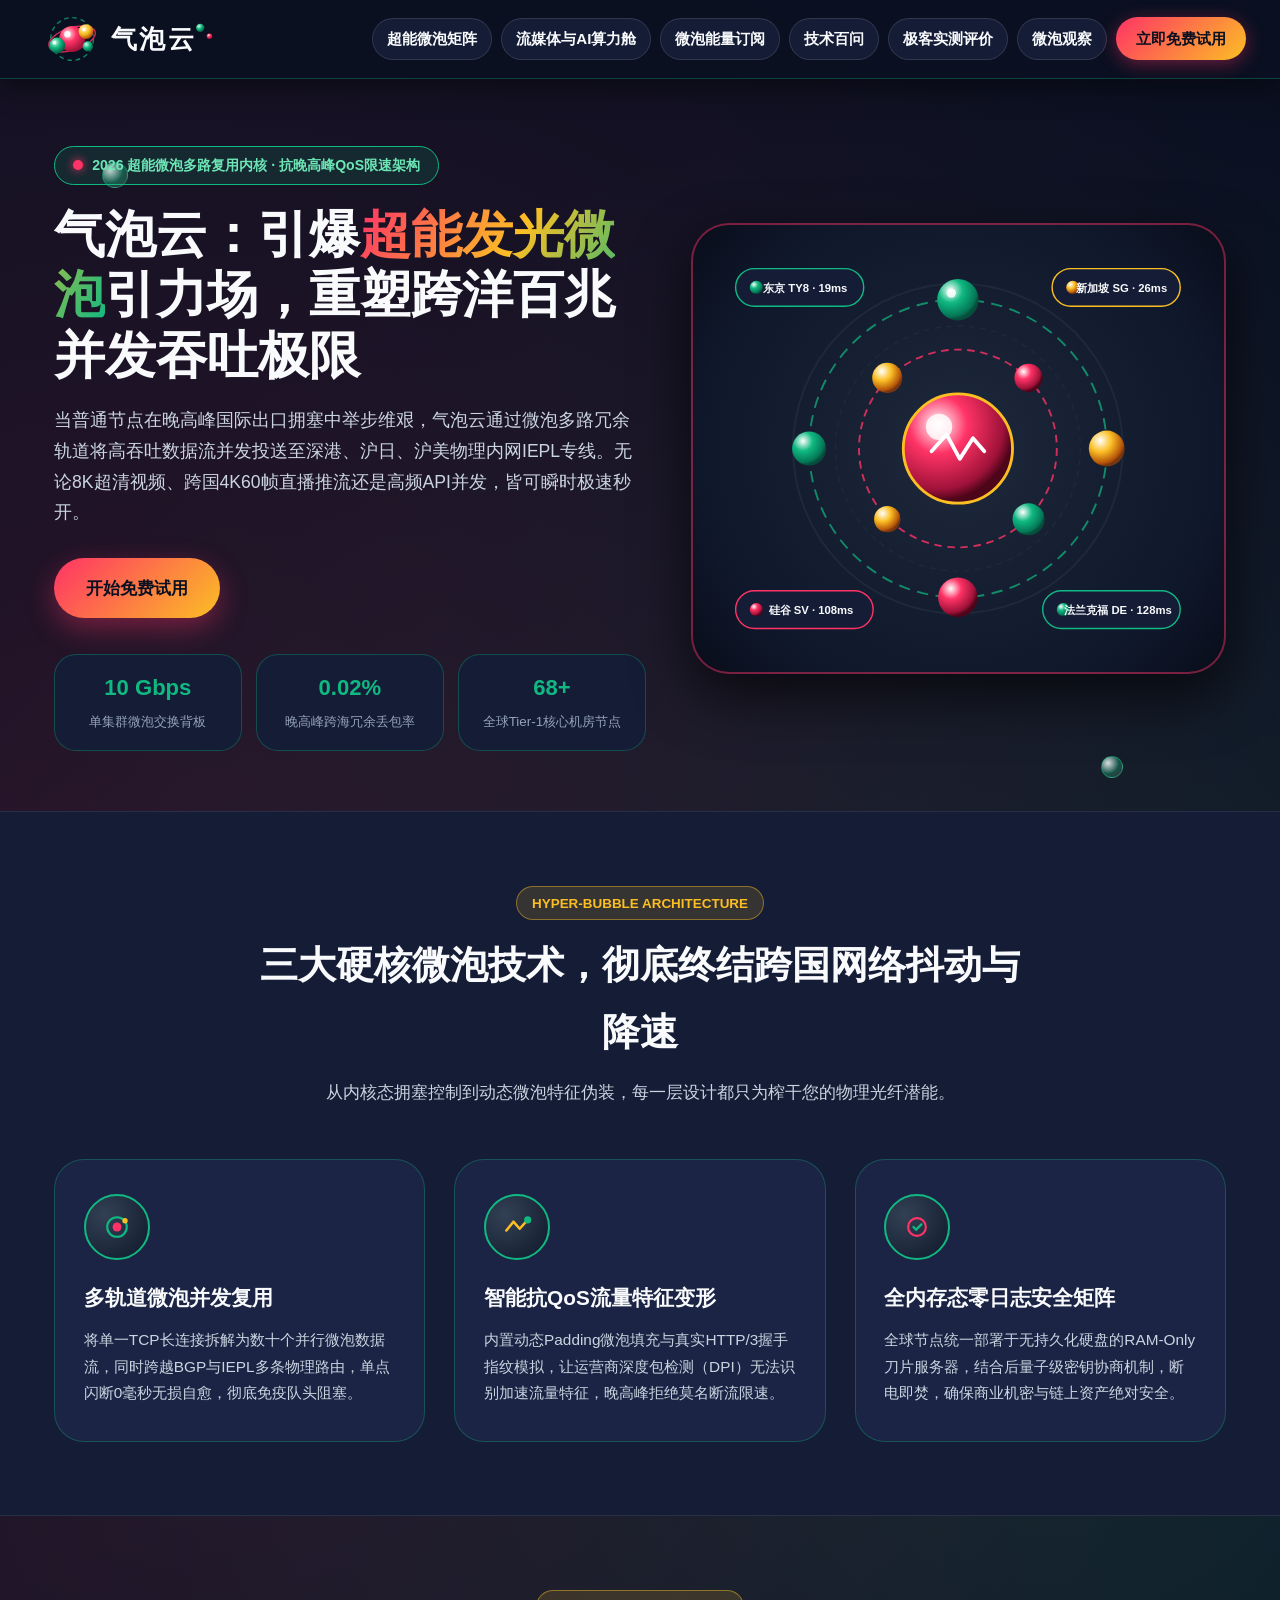
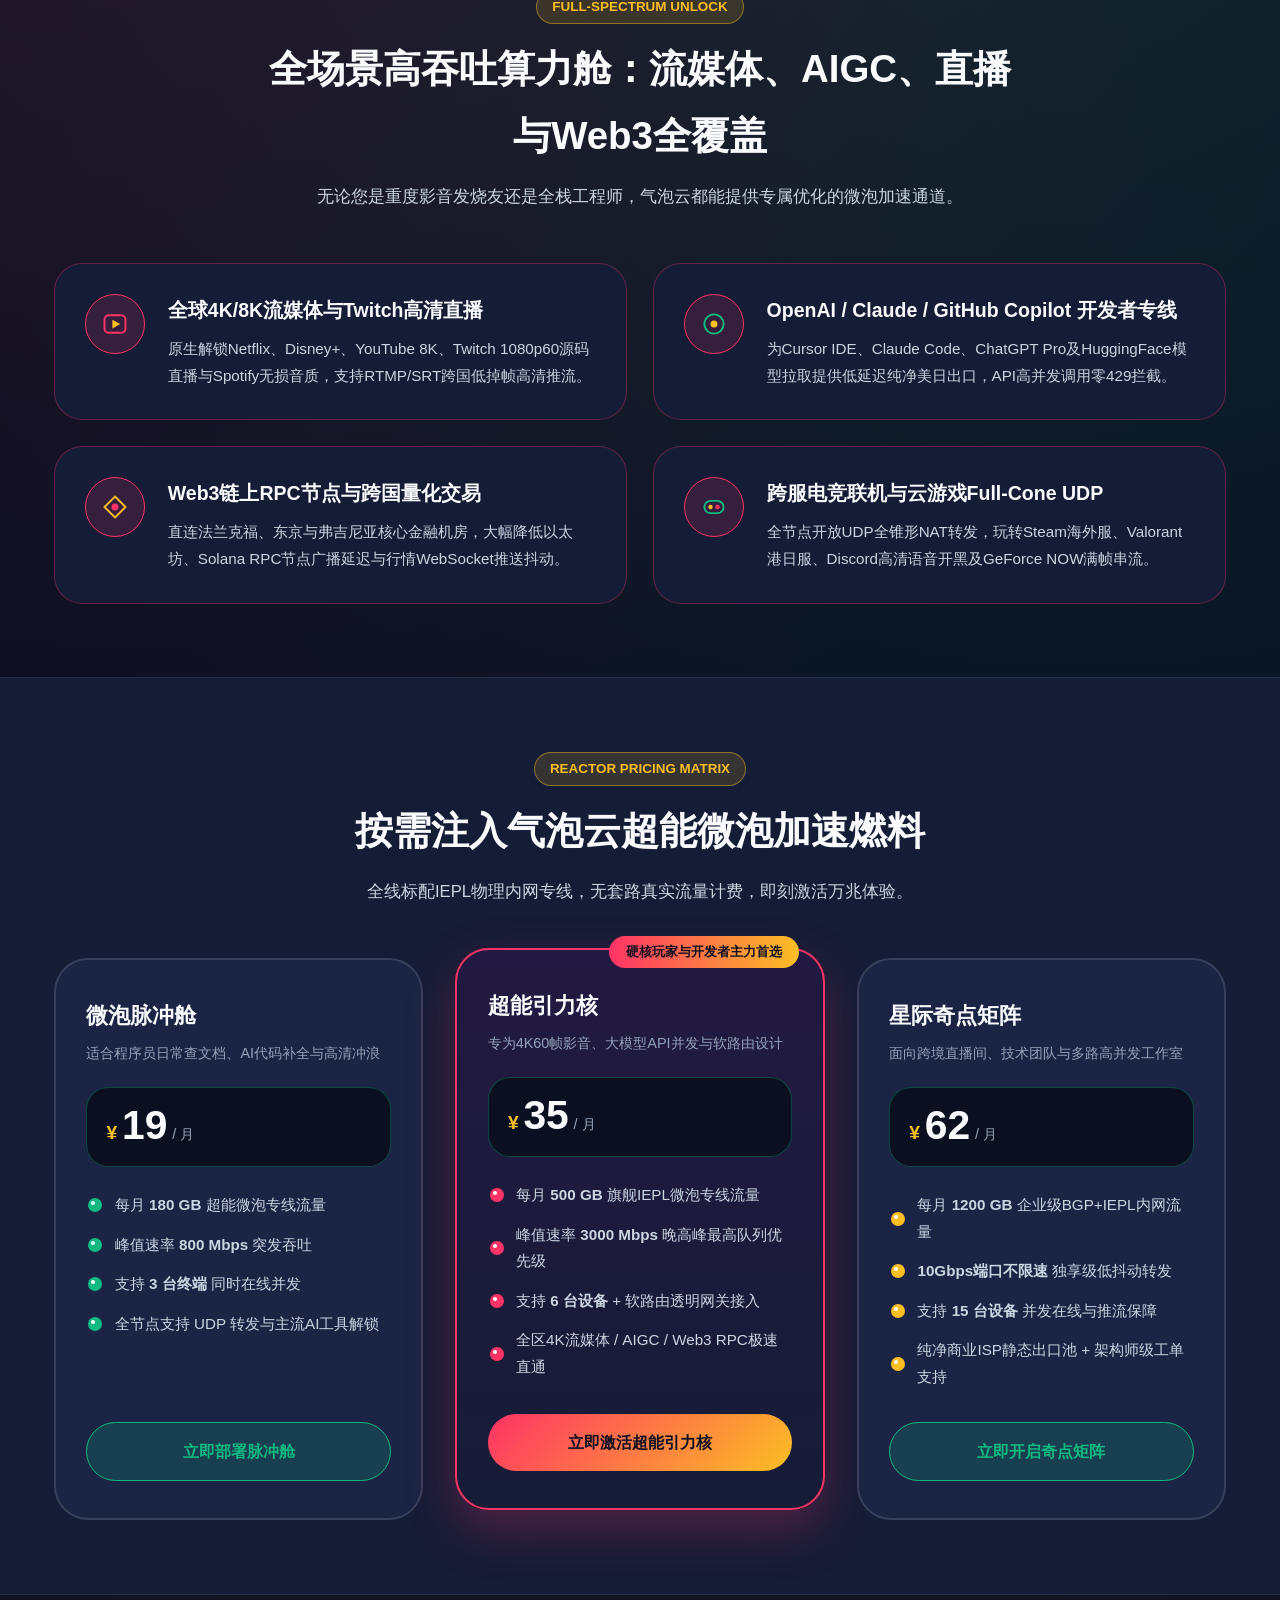
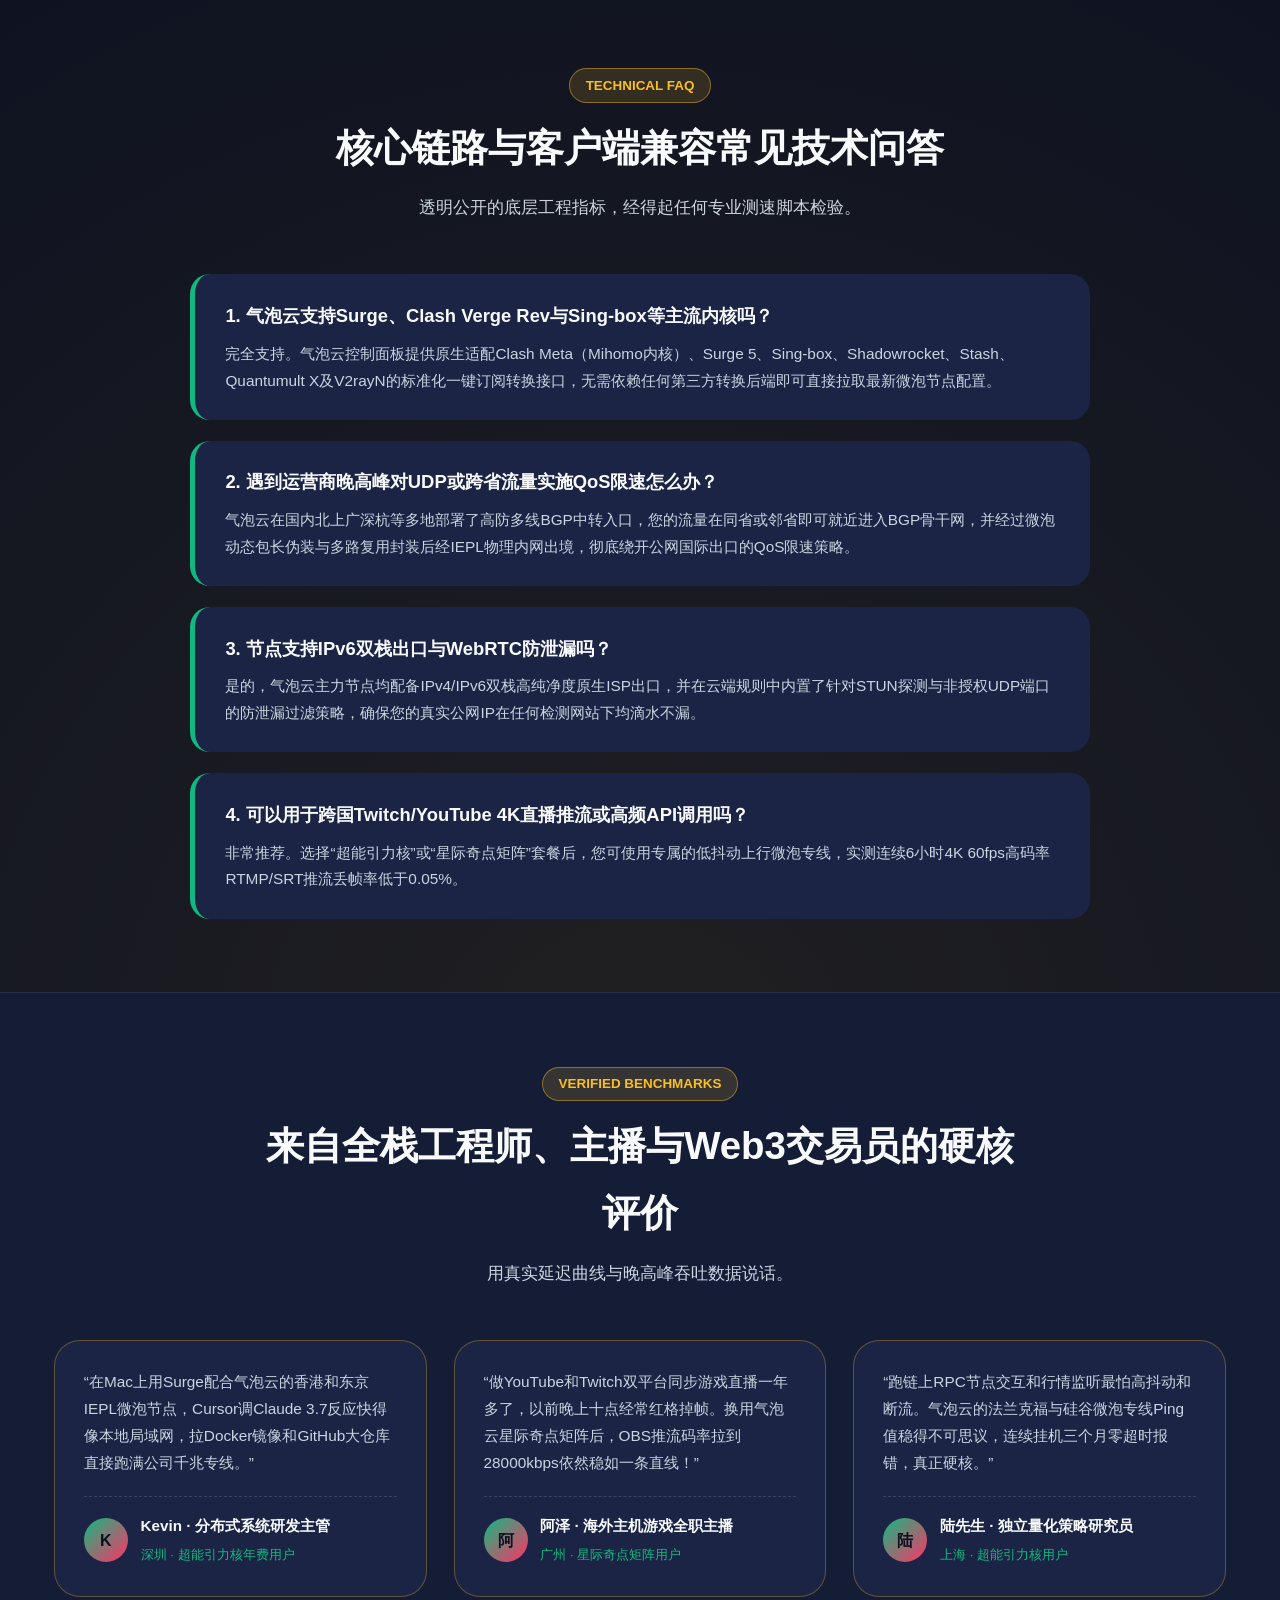
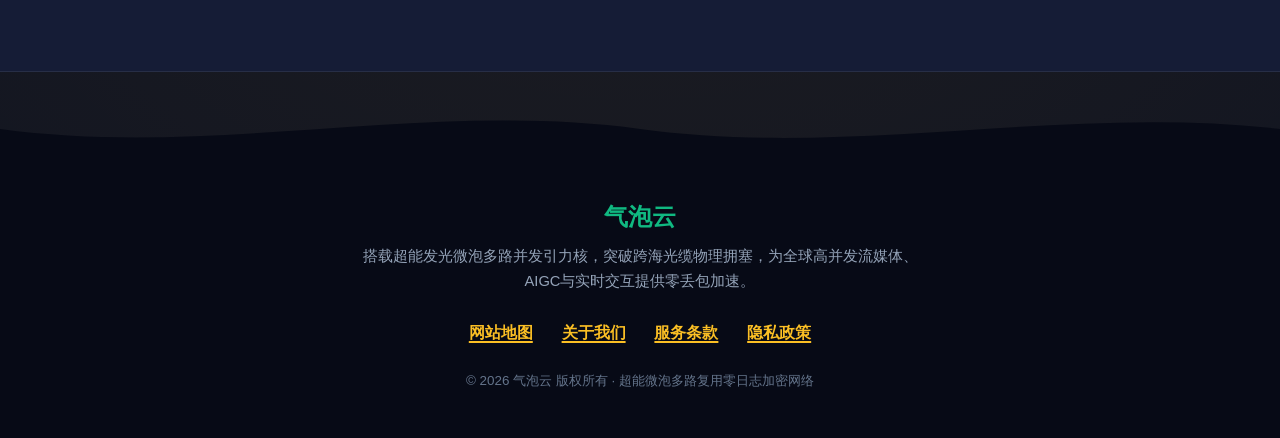
==== commit fb6adc22: "fix: remove external blog links, desensitize subscription terms, and align official landing page sty" ====
--- a/index.html
+++ b/index.html
@@ -102,7 +102,7 @@
           <p class="hyper-subtitle">当普通节点在晚高峰国际出口拥塞中举步维艰，气泡云通过微泡多路冗余轨道将高吞吐数据流并发投送至深港、沪日、沪美物理内网IEPL专线。无论8K超清视频、跨国4K60帧直播推流还是高频API并发，皆可瞬时极速秒开。</p>
           <div class="hyper-cta-bar">
             <a href="https://ww012.twilightaff.com/#/?code=A56DH1Af" rel="nofollow" target="_blank" class="btn-hyper-start">开始免费试用</a>
-            <a href="https://tizilab.net/paihang/" target="_blank" class="btn-hyper-pbn">2026最新梯子推荐</a>
+            
           </div>
           <div class="telemetry-pills">
             <div class="telemetry-box">
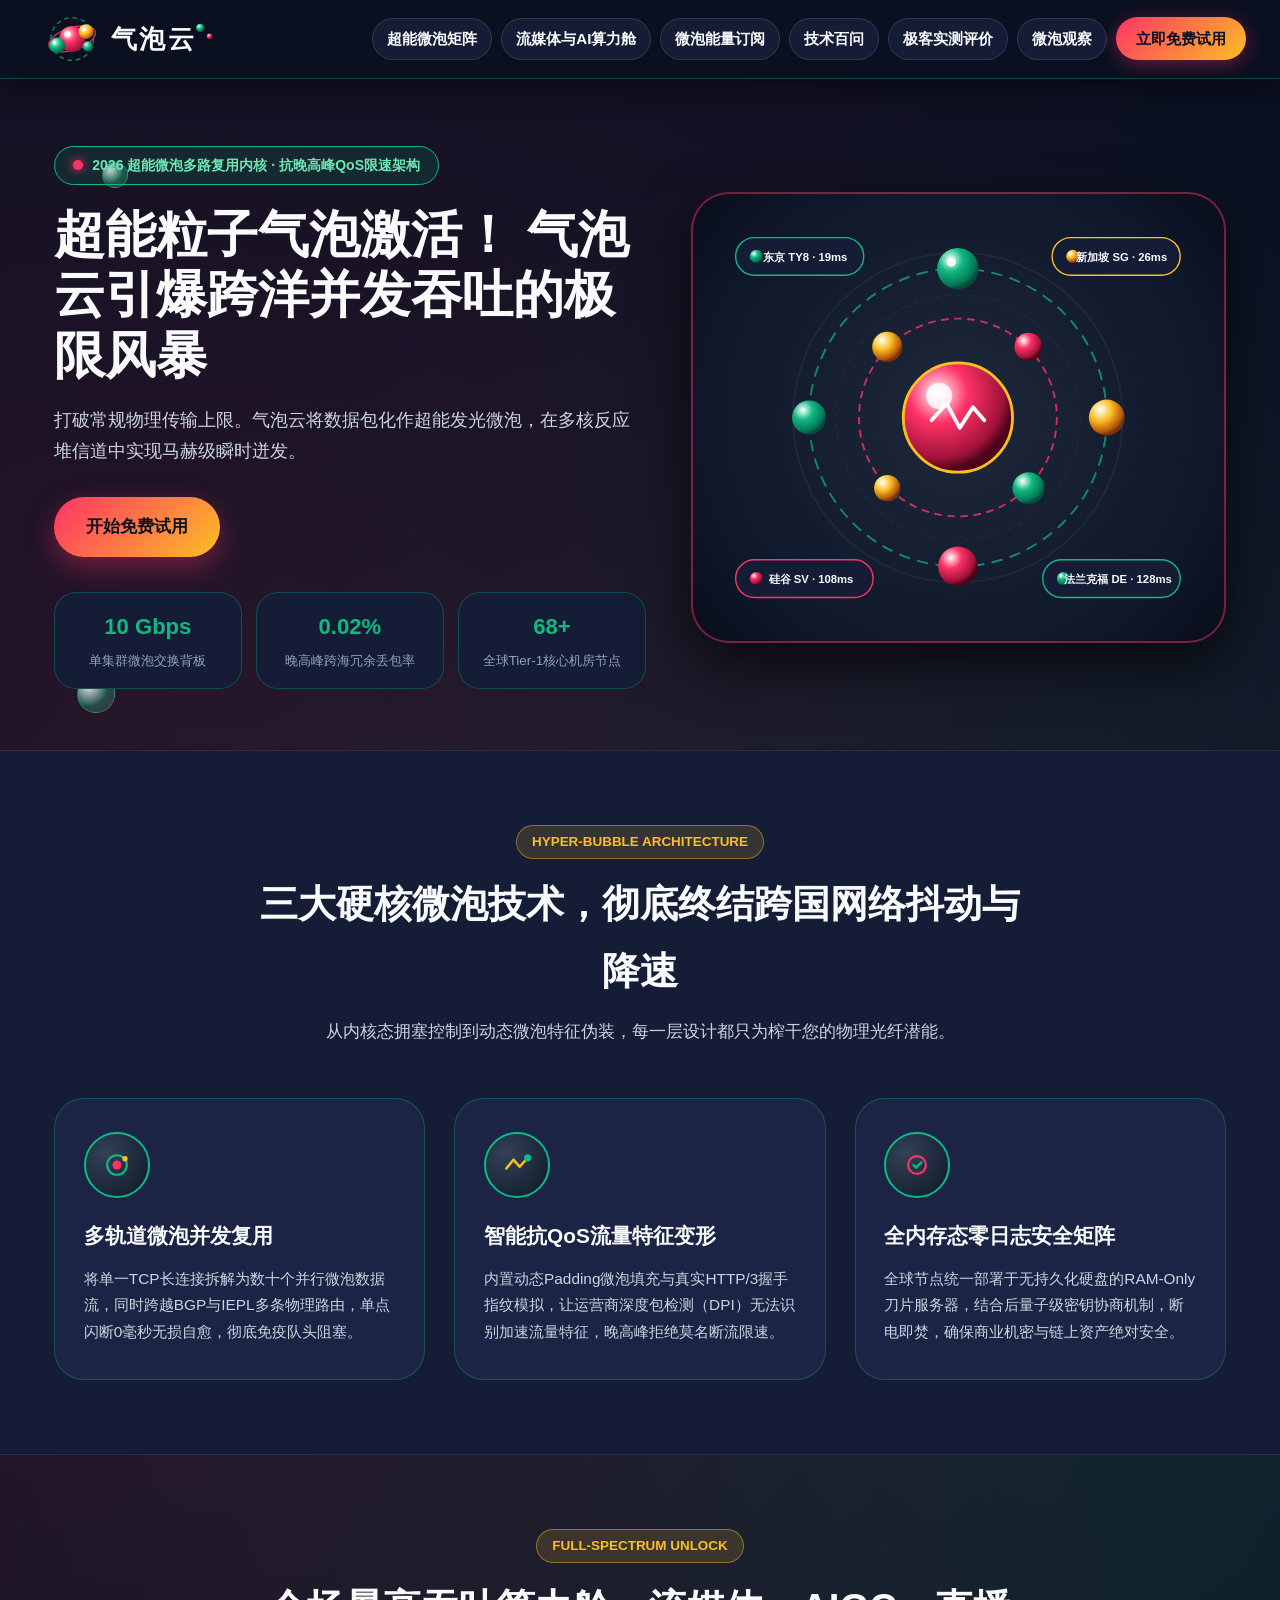
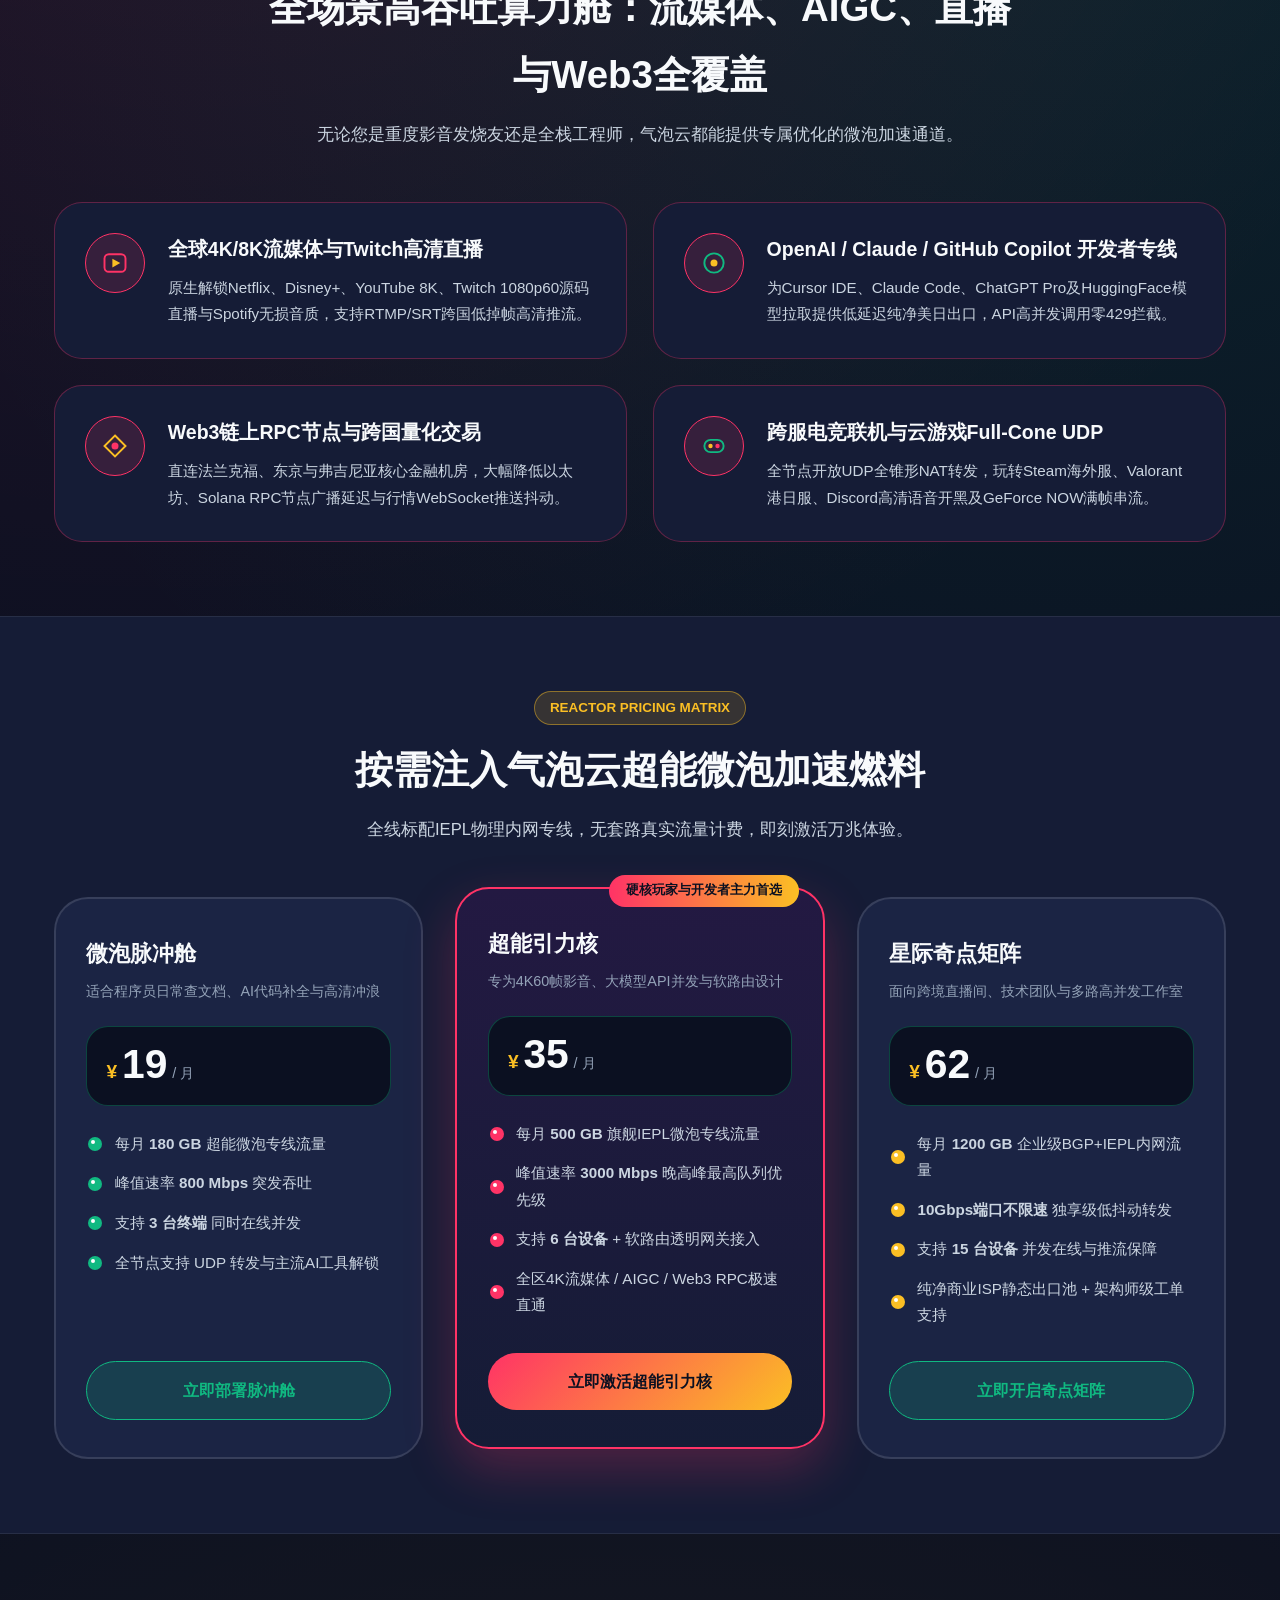
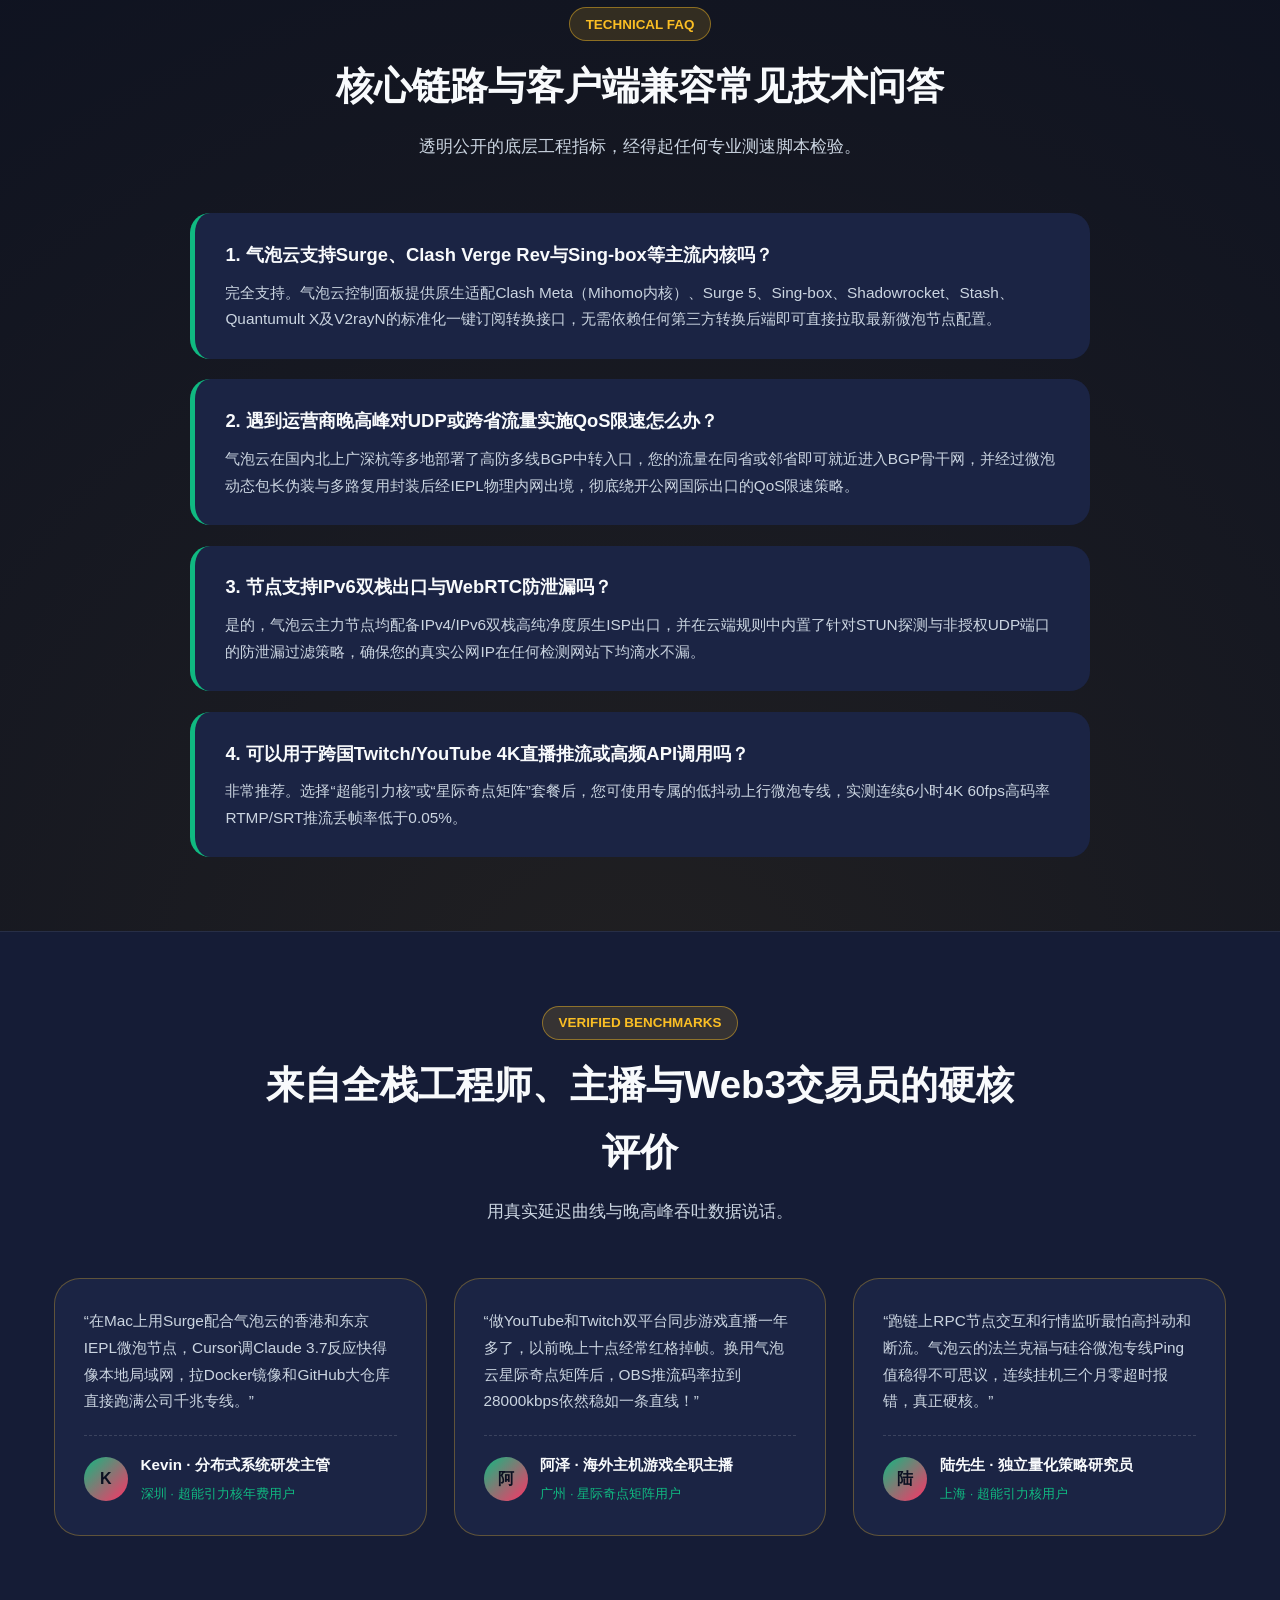
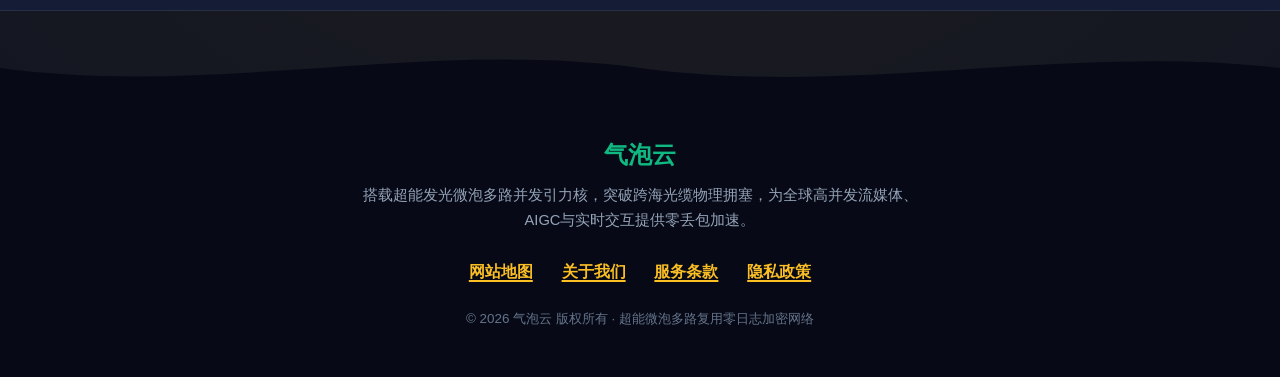
==== commit f0a26072: "revert: restore original layout and structure prior to pricing changes while keeping bespoke hero in" ====
--- a/index.html
+++ b/index.html
@@ -98,8 +98,8 @@
             <span class="orbital-pulse-dot"></span>
             <span>2026 超能微泡多路复用内核 · 抗晚高峰QoS限速架构</span>
           </div>
-          <h1 class="hyper-h1">气泡云：引爆<span class="bio-highlight">超能发光微泡</span>引力场，重塑跨洋百兆并发吞吐极限</h1>
-          <p class="hyper-subtitle">当普通节点在晚高峰国际出口拥塞中举步维艰，气泡云通过微泡多路冗余轨道将高吞吐数据流并发投送至深港、沪日、沪美物理内网IEPL专线。无论8K超清视频、跨国4K60帧直播推流还是高频API并发，皆可瞬时极速秒开。</p>
+          <h1 class="hyper-h1">超能粒子气泡激活！ <span>气泡云引爆跨洋并发吞吐的极限风暴</span></h1>
+          <p class="hyper-subtitle">打破常规物理传输上限。气泡云将数据包化作超能发光微泡，在多核反应堆信道中实现马赫级瞬时迸发。</p>
           <div class="hyper-cta-bar">
             <a href="https://ww012.twilightaff.com/#/?code=A56DH1Af" rel="nofollow" target="_blank" class="btn-hyper-start">开始免费试用</a>
             
